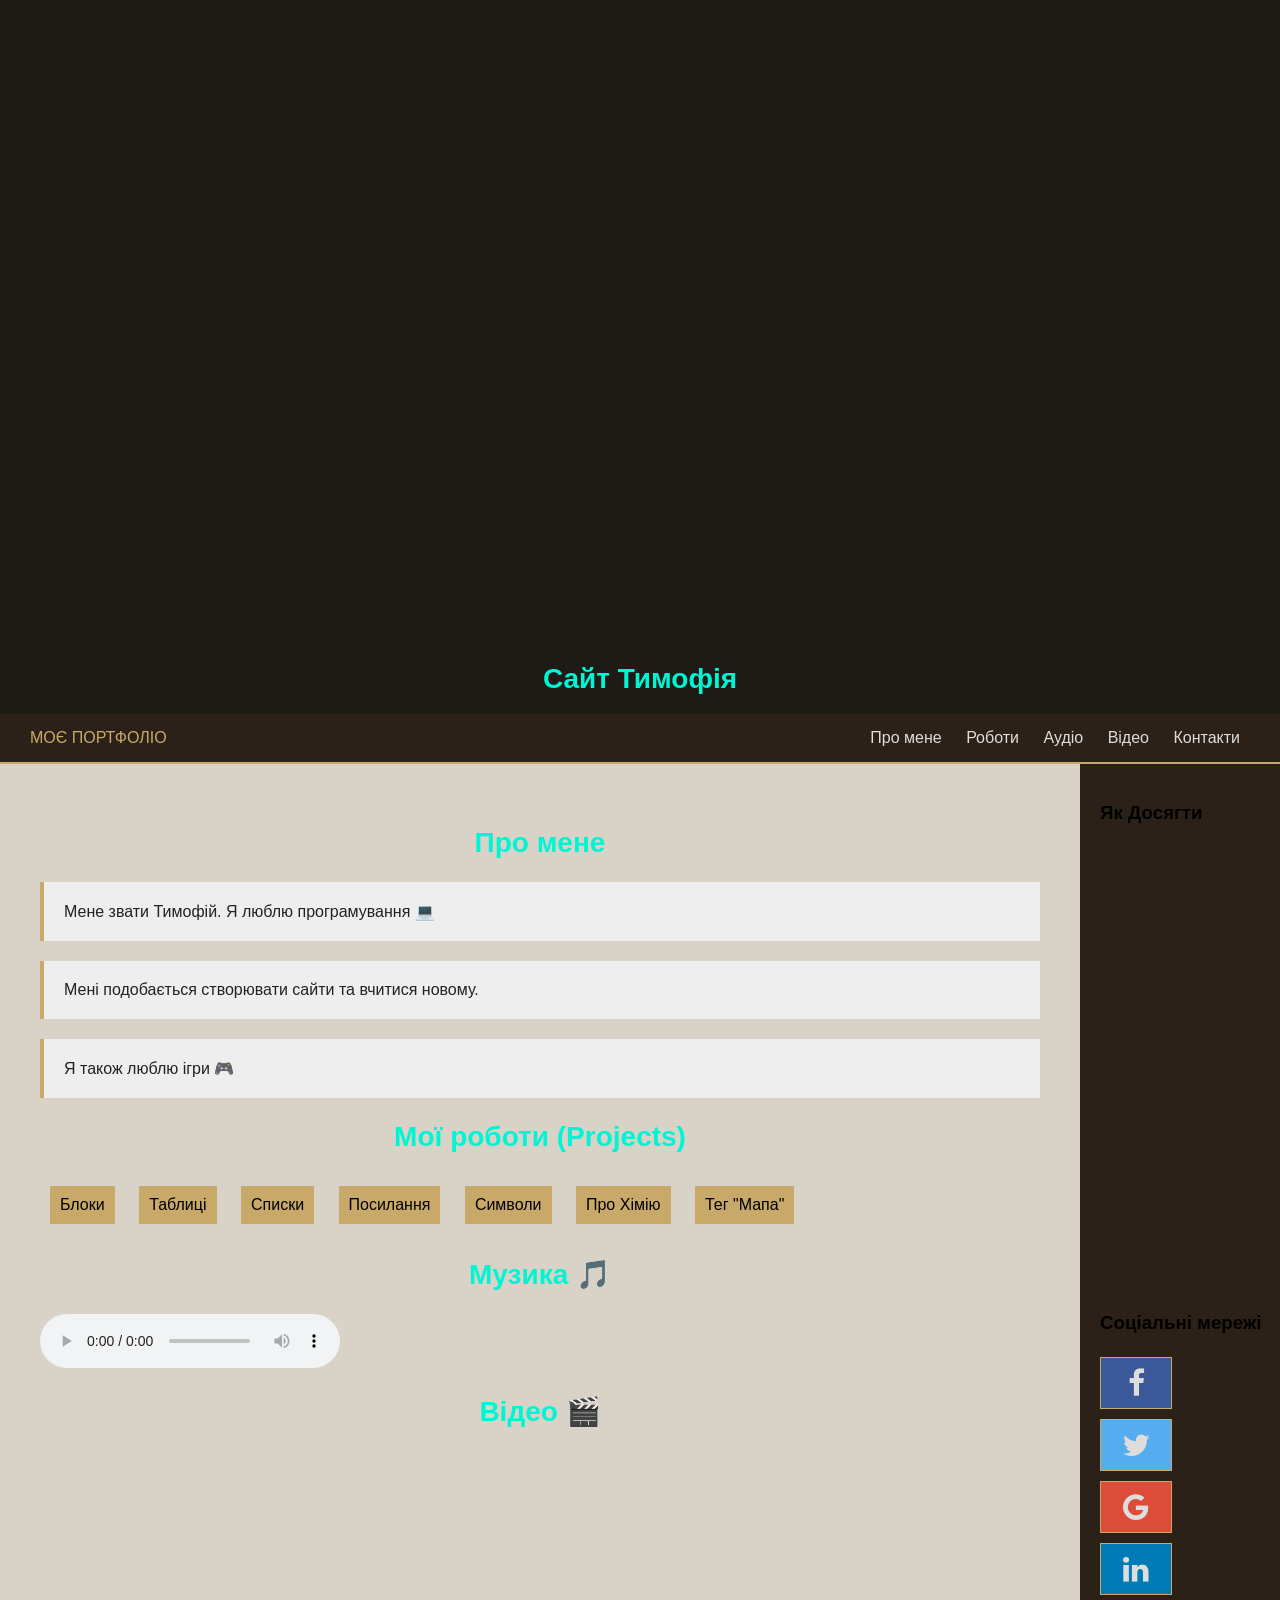
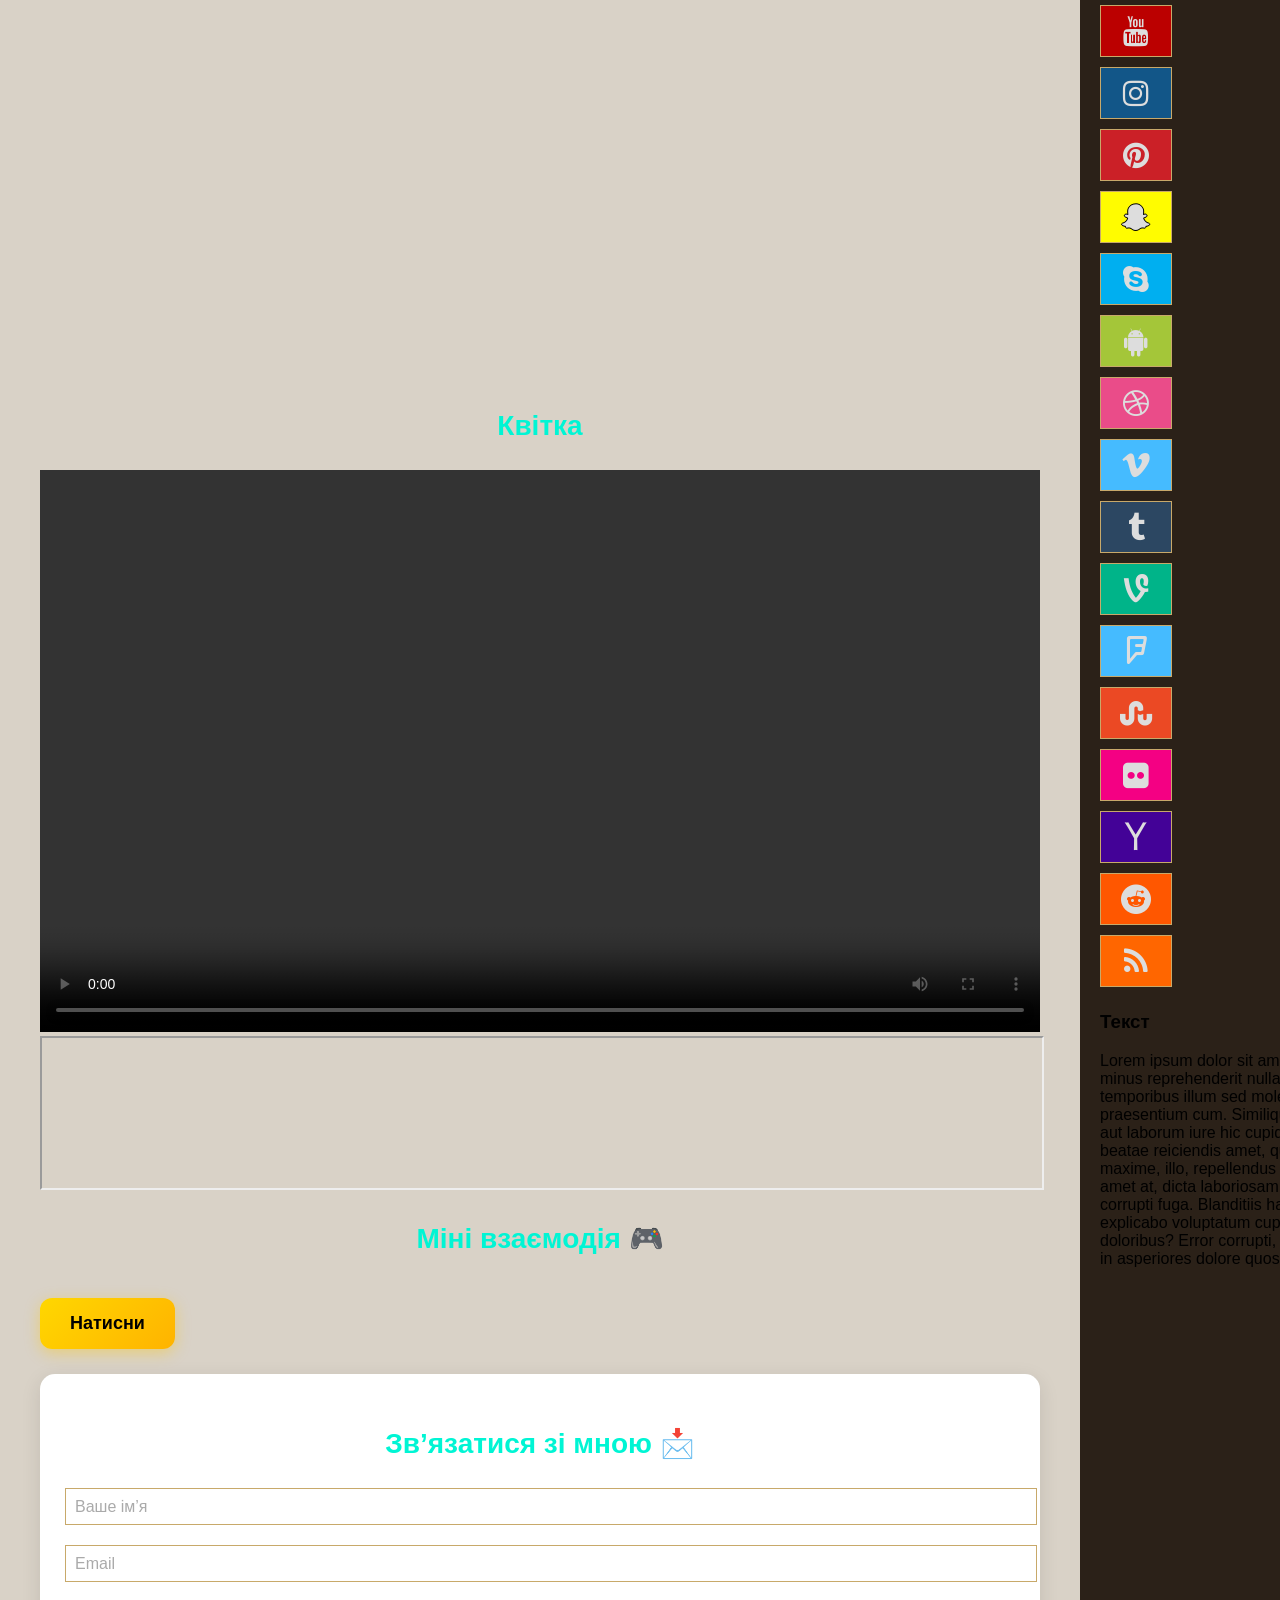
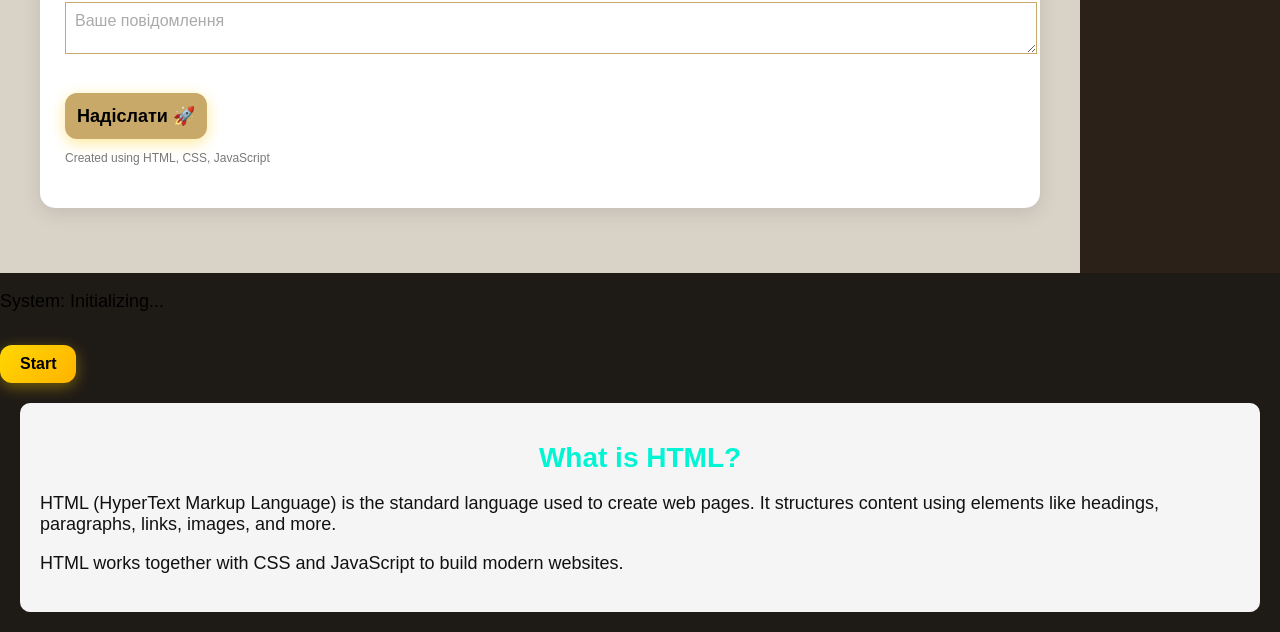
==== index.html @ 3de14444 "Update index.html" ====
<!DOCTYPE html>
<html lang="en">
<head>
<meta charset="UTF-8">
<meta name="viewport" content="width=device-width, initial-scale=1.0">
<title>My Ultimate Site</title>
<link rel="stylesheet" href="site.css?v=10">
</head>

<body>
<header>
<div class="bgvideo"></div>

<video width=100%, height=10% src="https://github.com/user-attachments/assets/bfac60bc-17a8-404f-a0b8-58af020157fb" autoplay muted loop></video><h1>Сайт Тимофія</h1>
</header>
</div>
<!-- 🌐 SITE -->
<div id="siteContent" style="display:block;"></div>

<header class="topbar">
    <div class="logo">МОЄ ПОРТФОЛІО</div>

    <nav class="menu">
        <a href="#about">Про мене</a>
        <a href="#works">Роботи</a>
        <a href="#audio">Аудіо</a>
        <a href="#video">Відео</a>
        <a href="#contacts">Контакти</a>
    </nav>
</header>

<div class="layout">

<main class="content">

<section id="about">
    <h1>Про мене</h1>
    <div class="box">Мене звати Тимофій. Я люблю програмування 💻</div>
    <div class="box">Мені подобається створювати сайти та вчитися новому.</div>
    <div class="box">Я також люблю ігри 🎮</div>
</section>

<section id="works">
    <h1>Мої роботи (Projects)</h1>
    <div class="buttons">
        <a href="bloks.html">Блоки</a>
        <a href="table.html">Таблиці</a>
        <a href="lists.html">Списки</a>
        <a href="links.html">Посилання</a>
        <a href="symbols.html">Символи</a>
        <a href="text2.html">Про Хімію</a>
        <a href="#map">Тег "Мапа"</a>
    </div>
</section>

<section id="audio">
    <h1>Музика 🎵</h1>
<audio controls 
src="https://github.com/user-attachments/files/28670374/-.mp3">
    Your browser does not support the audio element.
</audio>
</section>
<section>
    <h1>Відео 🎬</h1>
    <iframe width="937" height="527" src="https://www.youtube.com/embed/ouXXAE73ASY?list=RDouXXAE73ASY" title="DZIDZIO - Гімн України (Official Audio)" frameborder="0" allow="accelerometer; autoplay; clipboard-write; encrypted-media; gyroscope; picture-in-picture; web-share" referrerpolicy="strict-origin-when-cross-origin" allowfullscreen></iframe>
</section>

<section id="video">
    
  <section>
    <h1>Квітка</h1>
    <video controls width="1000px" height="562px" src="https://github.com/user-attachments/assets/e12111d6-1f3b-49f8-854e-3b7c63e43578">
        Ваш браузер не підтримує відео тег.
    </video>
      <iframe width=100% height=10% src="https://en.wikipedia.org/wiki/Java_(programming_language)"></iframe>
    </a>
  </section>  

<section>
    <h1>Міні взаємодія 🎮</h1>
    <button onclick="randomMsg()">Натисни</button>
    <p id="msg"></p>
</section>

<!-- 💎 PREMIUM FORM -->
<section id="contacts" class="card">
    <h1>Зв’язатися зі мною 📩</h1>

    <form id="contactForm">

        <div class="inputBox">
            <input type="text" id="name" required>
            <label>Ваше ім’я</label>
        </div>

        <div class="inputBox">
            <input type="email" id="email" required>
            <label>Email</label>
        </div>

        <div class="inputBox">
            <textarea id="message" required></textarea>
            <label>Ваше повідомлення</label>
        </div>

        <button type="submit">Надіслати 🚀</button>

    </form>
    <p style="font-size:12px; opacity:0.6;">
    Created using HTML, CSS, JavaScript
</p>

    <p id="formMsg"></p>
</section>

</main>

<aside class="sidebar">
    <h3 id=#map>Як Досягти</h3>
    <iframe src="https://www.google.com/maps/embed?pb=!1m18!1m12!1m3!1d2610.6039518895313!2d30.78727887696441!3d49.132156471370514!2m3!1f0!2f0!3f0!3m2!1i1024!2i768!4f13.1!3m3!1m2!1s0x40d2333bb62db55b%3A0x840c5d233e0e1bea!2z0JLQvtC00Y_QvdC40LrQuA!5e0!3m2!1sru!2sua!4v1780775727980!5m2!1sru!2sua" width="600" height="450" style="border:0;" allowfullscreen="" loading="lazy" referrerpolicy="no-referrer-when-downgrade"></iframe>
    <h3>Соціальні мережі</h3>
    <link rel="stylesheet" href="https://cdnjs.cloudflare.com/ajax/libs/font-awesome/4.7.0/css/font-awesome.min.css">
<style>
.fa {
  padding: 20px;
  font-size: 30px;
  width: 50px;
  text-align: center;
  text-decoration: none;
  margin: 5px 2px;
}

.fa:hover {
    opacity: 0.7;
}

.fa-facebook {
  background: #3B5998;
  color: white;
}

.fa-twitter {
  background: #55ACEE;
  color: white;
}

.fa-google {
  background: #dd4b39;
  color: white;
}

.fa-linkedin {
  background: #007bb5;
  color: white;
}

.fa-youtube {
  background: #bb0000;
  color: white;
}

.fa-instagram {
  background: #125688;
  color: white;
}

.fa-pinterest {
  background: #cb2027;
  color: white;
}

.fa-snapchat-ghost {
  background: #fffc00;
  color: white;
  text-shadow: -1px 0 black, 0 1px black, 1px 0 black, 0 -1px black;
}

.fa-skype {
  background: #00aff0;
  color: white;
}

.fa-android {
  background: #a4c639;
  color: white;
}

.fa-dribbble {
  background: #ea4c89;
  color: white;
}

.fa-vimeo {
  background: #45bbff;
  color: white;
}

.fa-tumblr {
  background: #2c4762;
  color: white;
}

.fa-vine {
  background: #00b489;
  color: white;
}

.fa-foursquare {
  background: #45bbff;
  color: white;
}

.fa-stumbleupon {
  background: #eb4924;
  color: white;
}

.fa-flickr {
  background: #f40083;
  color: white;
}

.fa-yahoo {
  background: #430297;
  color: white;
}

.fa-soundcloud {
  background: #ff5500;
  color: white;
}

.fa-reddit {
  background: #ff5700;
  color: white;
}

.fa-rss {
  background: #ff6600;
  color: white;
}
</style>
</head>
<body>

<!-- Add font awesome icons -->
<a href="#" class="fa fa-facebook"></a>
<a href="#" class="fa fa-twitter"></a>
<a href="#" class="fa fa-google"></a>
<a href="#" class="fa fa-linkedin"></a>
<a href="#" class="fa fa-youtube"></a>
<a href="#" class="fa fa-instagram"></a>
<a href="#" class="fa fa-pinterest"></a>
<a href="#" class="fa fa-snapchat-ghost"></a>
<a href="#" class="fa fa-skype"></a>
<a href="#" class="fa fa-android"></a>
<a href="#" class="fa fa-dribbble"></a>
<a href="#" class="fa fa-vimeo"></a>
<a href="#" class="fa fa-tumblr"></a>
<a href="#" class="fa fa-vine"></a>
<a href="#" class="fa fa-foursquare"></a>
<a href="#" class="fa fa-stumbleupon"></a>
<a href="#" class="fa fa-flickr"></a>
<a href="#" class="fa fa-yahoo"></a>
<a href="#" class="fa fa-reddit"></a>
<a href="#" class="fa fa-rss"></a>
<h3>Текст</h3>
<article>
    Lorem ipsum dolor sit amet, consectetur adipisicing elit. Voluptatum repudiandae minus reprehenderit nulla quasi rerum laboriosam, ratione ad pariatur fugiat temporibus illum sed molestias quos eum ullam dolorum qui ab deserunt praesentium cum. Similique, dolorem. Saepe asperiores perferendis nobis obcaecati aut laborum iure hic cupiditate odio aliquam facilis sequi dolor dicta repudiandae beatae reiciendis amet, quis rem! Quia voluptatem perspiciatis nesciunt error maxime, illo, repellendus nemo harum minus magni expedita eligendi atque dolorum amet at, dicta laboriosam iusto repudiandae possimus rem sapiente doloremque corrupti fuga. Blanditiis harum libero repellat necessitatibus quia aperiam totam explicabo voluptatum cupiditate corrupti? Totam odio accusamus, quam aliquid porro doloribus? Error corrupti, sed iste maiores facilis laboriosam, culpa dolorem suscipit in asperiores dolore quos non voluptate?
</article>
</aside>
</aside>
<section>

</div>
</div>
<p id="status">System: Initializing...</p>
<button id="reactionBtn">Start</button>
<p id="reactionResult"></p>
<div id="htmlInfo">
    <h1>What is HTML?</h1>

    <p>
        HTML (HyperText Markup Language) is the standard language used to create web pages.
        It structures content using elements like headings, paragraphs, links, images, and more.
    </p>

    <p>
        HTML works together with CSS and JavaScript to build modern websites.
    </p>

</div>

<script src="script.js?v=2"></script>
</body>
</html>
---- site.css ----
body {
    margin: 0;
    font-family: Arial;
    background: #1e1a16;
}

/* LOCK */
#lockScreen {
    position: fixed;
    inset: 0;
    background: black;
    color: #00ff88;
    display: flex;
    flex-direction: column;
    justify-content: center;
    align-items: center;
    z-index: 9999;
}

#keyInput {
    padding: 10px;
    margin: 10px;
    background: black;
    border: 1px solid #00ff88;
    color: #00ff88;
}

@keyframes shake {
    0% {transform: translateX(0);}
    25% {transform: translateX(-5px);}
    50% {transform: translateX(5px);}
    75% {transform: translateX(-5px);}
    100% {transform: translateX(0);}
}

.shake {
    animation: shake 0.3s;
}

#lockScreen button {
    padding: 10px;
    background: #00ff88;
    border: none;
    cursor: pointer;
}

#siteContent {
    display: none;
}

/* HEADER */
.topbar {
    display: flex;
    justify-content: space-between;
    padding: 15px 30px;
    background: #2b2118;
    border-bottom: 2px solid #c8a96a;
}

.logo {
    color: #c8a96a;
}

.menu a {
    margin: 0 10px;
    color: #ddd;
    text-decoration: none;
}

.menu a:hover {
    color: #c8a96a;
}

/* LAYOUT */
.layout {
    display: flex;
}

.content {
    flex: 3;
    padding: 40px;
    background: #d9d2c7;
    color: #222;
}

.sidebar {
    flex: 1;
    background: #2b2118;
    padding: 20px;
    display: flex;
    flex-direction: column;
}

.sidebar a {
    padding: 10px;
    margin: 5px 0;
    border: 1px solid #c8a96a;
    color: #ddd;
    text-decoration: none;
    text-align: center;
}

.sidebar a:hover {
    background: #c8a96a;
    color: black;
}

/* BOX */
.box {
    background: #eee;
    padding: 20px;
    margin: 20px 0;
    border-left: 4px solid #c8a96a;
    transition: 0.3s;
}

.box:hover {
    transform: translateX(10px);
}

/* BUTTONS */
.buttons a {
    display: inline-block;
    margin: 10px;
    padding: 10px;
    background: #c8a96a;
    color: black;
    text-decoration: none;
}

/* FORM */
.inputBox {
    position: relative;
    margin: 20px 0;
}

.inputBox input,
.inputBox textarea {
    width: 100%;
    padding: 10px;
    background: transparent;
    border: 1px solid #c8a96a;
    color: white;
}

.inputBox label {
    position: absolute;
    top: 10px;
    left: 10px;
    color: #aaa;
    transition: 0.3s;
}

.inputBox input:focus ~ label,
.inputBox input:valid ~ label,
.inputBox textarea:focus ~ label,
.inputBox textarea:valid ~ label {
    top: -10px;
    font-size: 12px;
    color: #c8a96a;
}

form button {
    padding: 12px;
    background: #c8a96a;
    border: none;
    cursor: pointer;
}

#formMsg {
    margin-top: 15px;
    font-weight: bold;
}
#terminal {
    font-family: monospace;
    color: #00ff88;
    margin-bottom: 20px;
    min-height: 100px;
}
#loadingScreen {
    position: fixed;
    inset: 0;
    background: black;
    color: #00ff88;

    display: none;
    justify-content: center;
    align-items: center;

    font-family: monospace;
    z-index: 9999;
}
#reactionBtn {
    padding: 10px 20px;
    font-size: 16px;
    cursor: pointer;
}
a:hover {
    transform: scale(1.05);
}
.card {
    background: #ffffff;
    color: #222;

    padding: 25px;
    border-radius: 15px;

    margin: 25px 0;

    box-shadow: 0 5px 20px rgba(0,0,0,0.1);
}
h1, h2 {
    font-size: 28px;
}

p {
    font-size: 18px;
}
button {
    padding: 15px 30px;
    font-size: 18px;
    font-weight: bold;

    background: linear-gradient(135deg, #ffd700, #ffb300);
    color: black;

    border: none;
    border-radius: 12px;

    cursor: pointer;
    margin-top: 15px;

    box-shadow: 0 4px 15px rgba(255, 200, 0, 0.4);

    transition: all 0.3s ease;
}

/* HOVER EFFECT */
button:hover {
    transform: translateY(-3px) scale(1.05);
    box-shadow: 0 6px 20px rgba(255, 200, 0, 0.6);
}

/* CLICK EFFECT */
button:active {
    transform: scale(0.98);
}

button:hover {
    background: #ffcc00;
    transform: scale(1.05);
}
#htmlInfo {
    background: #f5f5f5;
    color: #111;
    padding: 20px;
    margin: 20px;
    border-radius: 10px;
}
#htmlInfo a {
    color: purple;
    font-weight: bold;
}
bgvideo {
    position: fixed;
    inset: 0;
    object-fit: cover;
    z-index: -1;
    opacity: 0.5;
    width: 100%;
    height: 30%;
    justify-content: center;
    align-items: center;
}
h1 {
  color: #00f5d4;
  text-align: center;
}
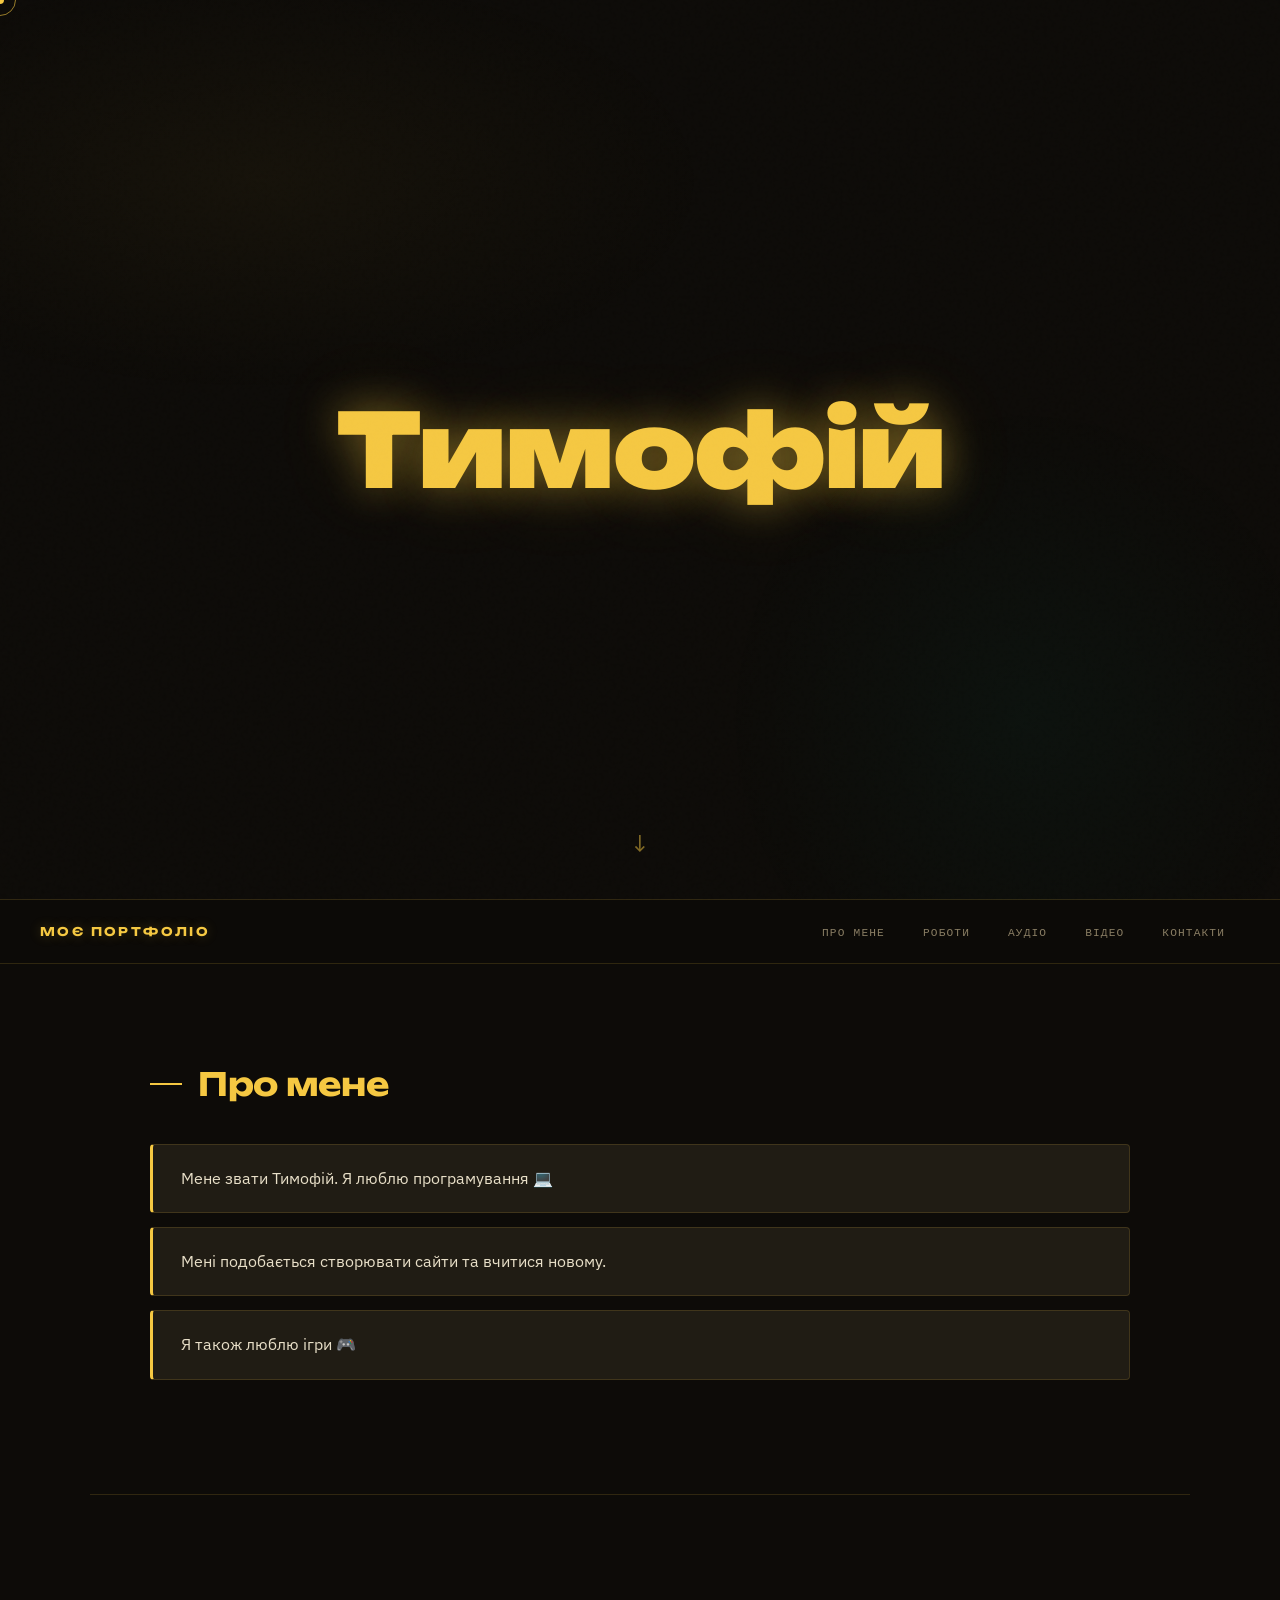
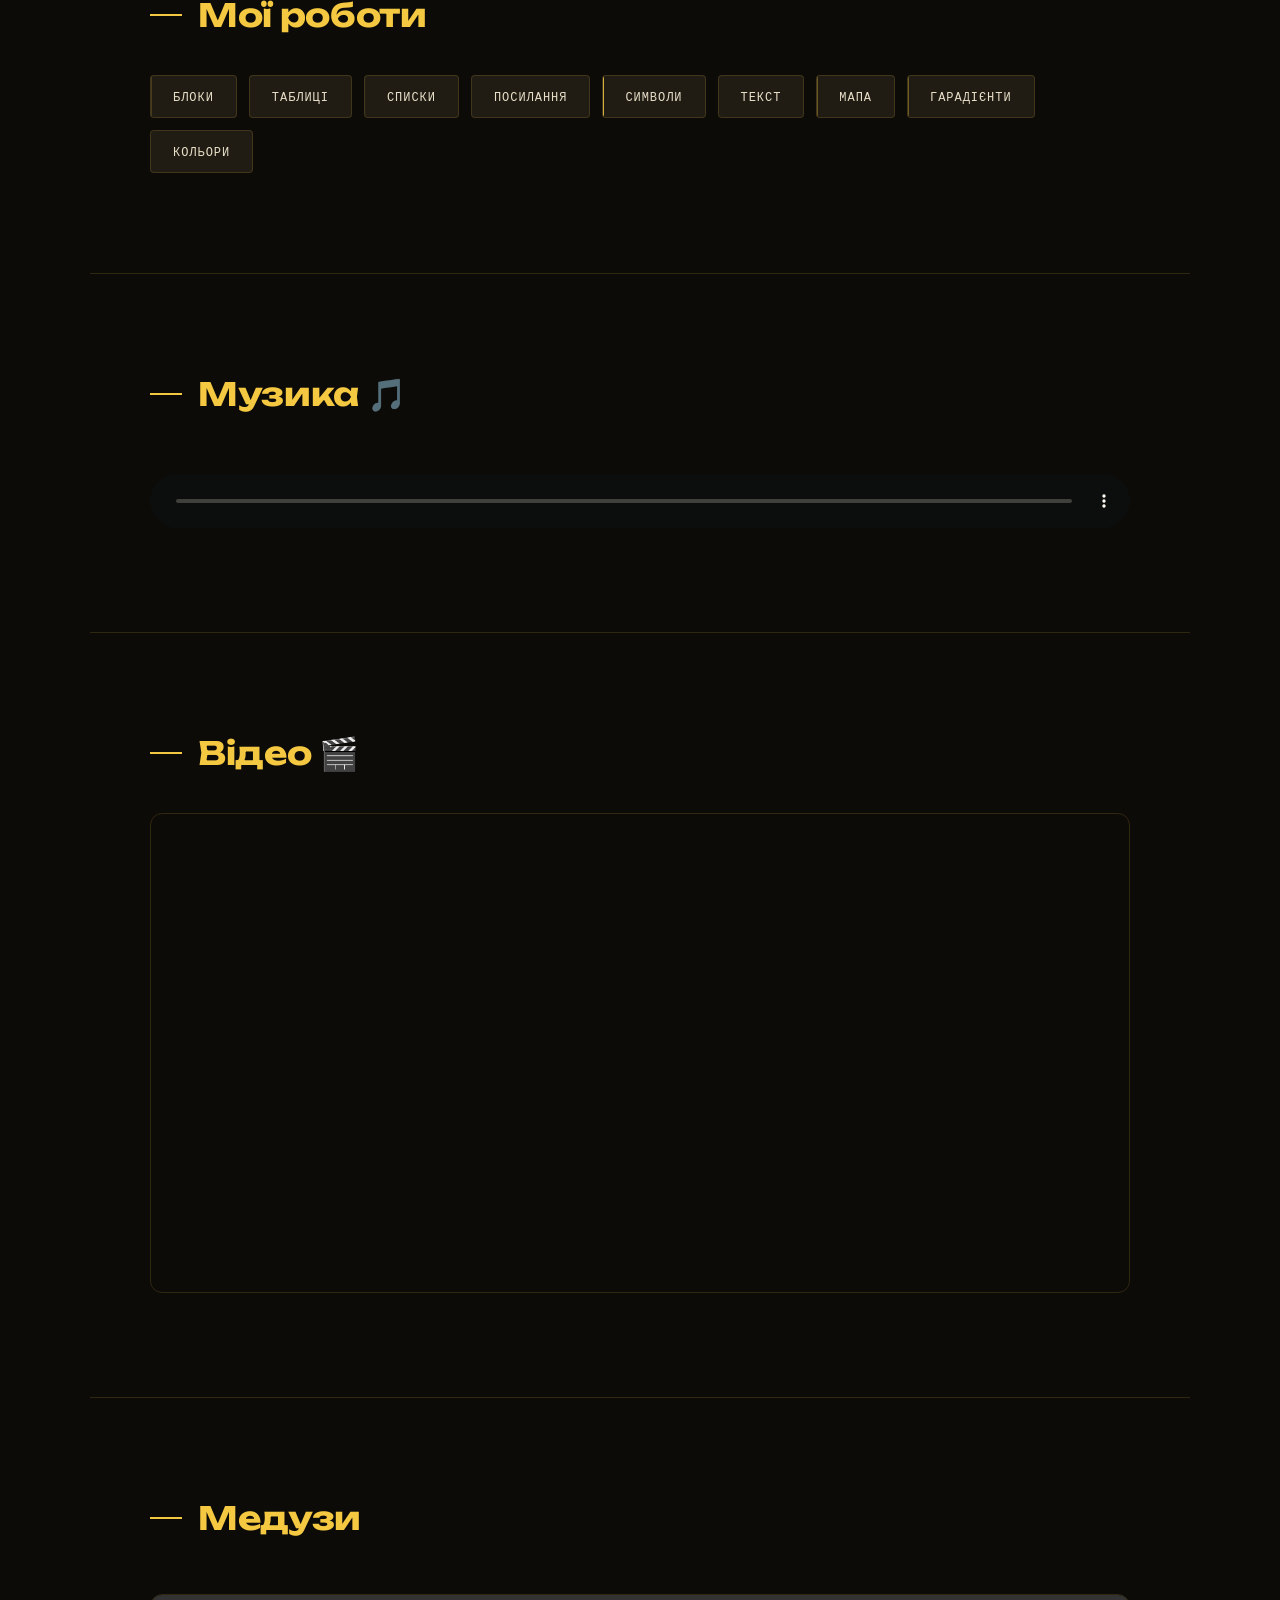
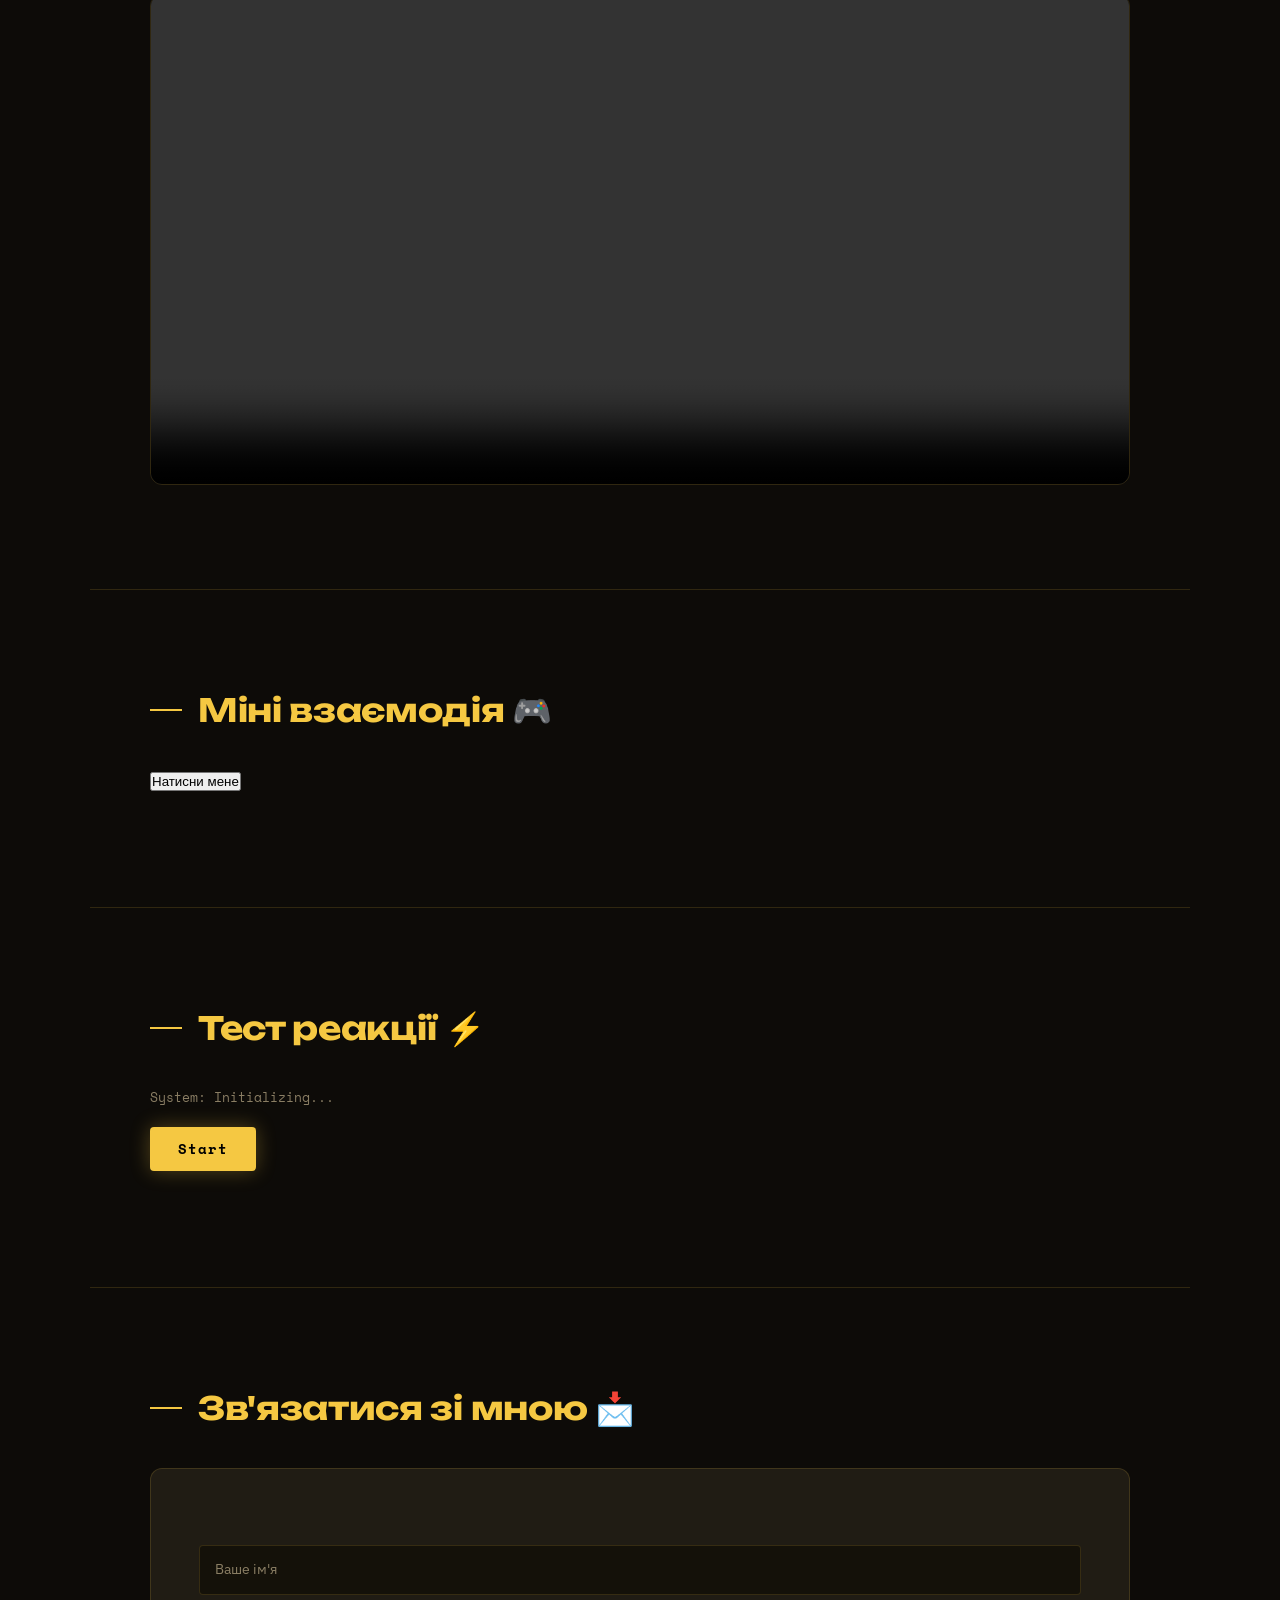
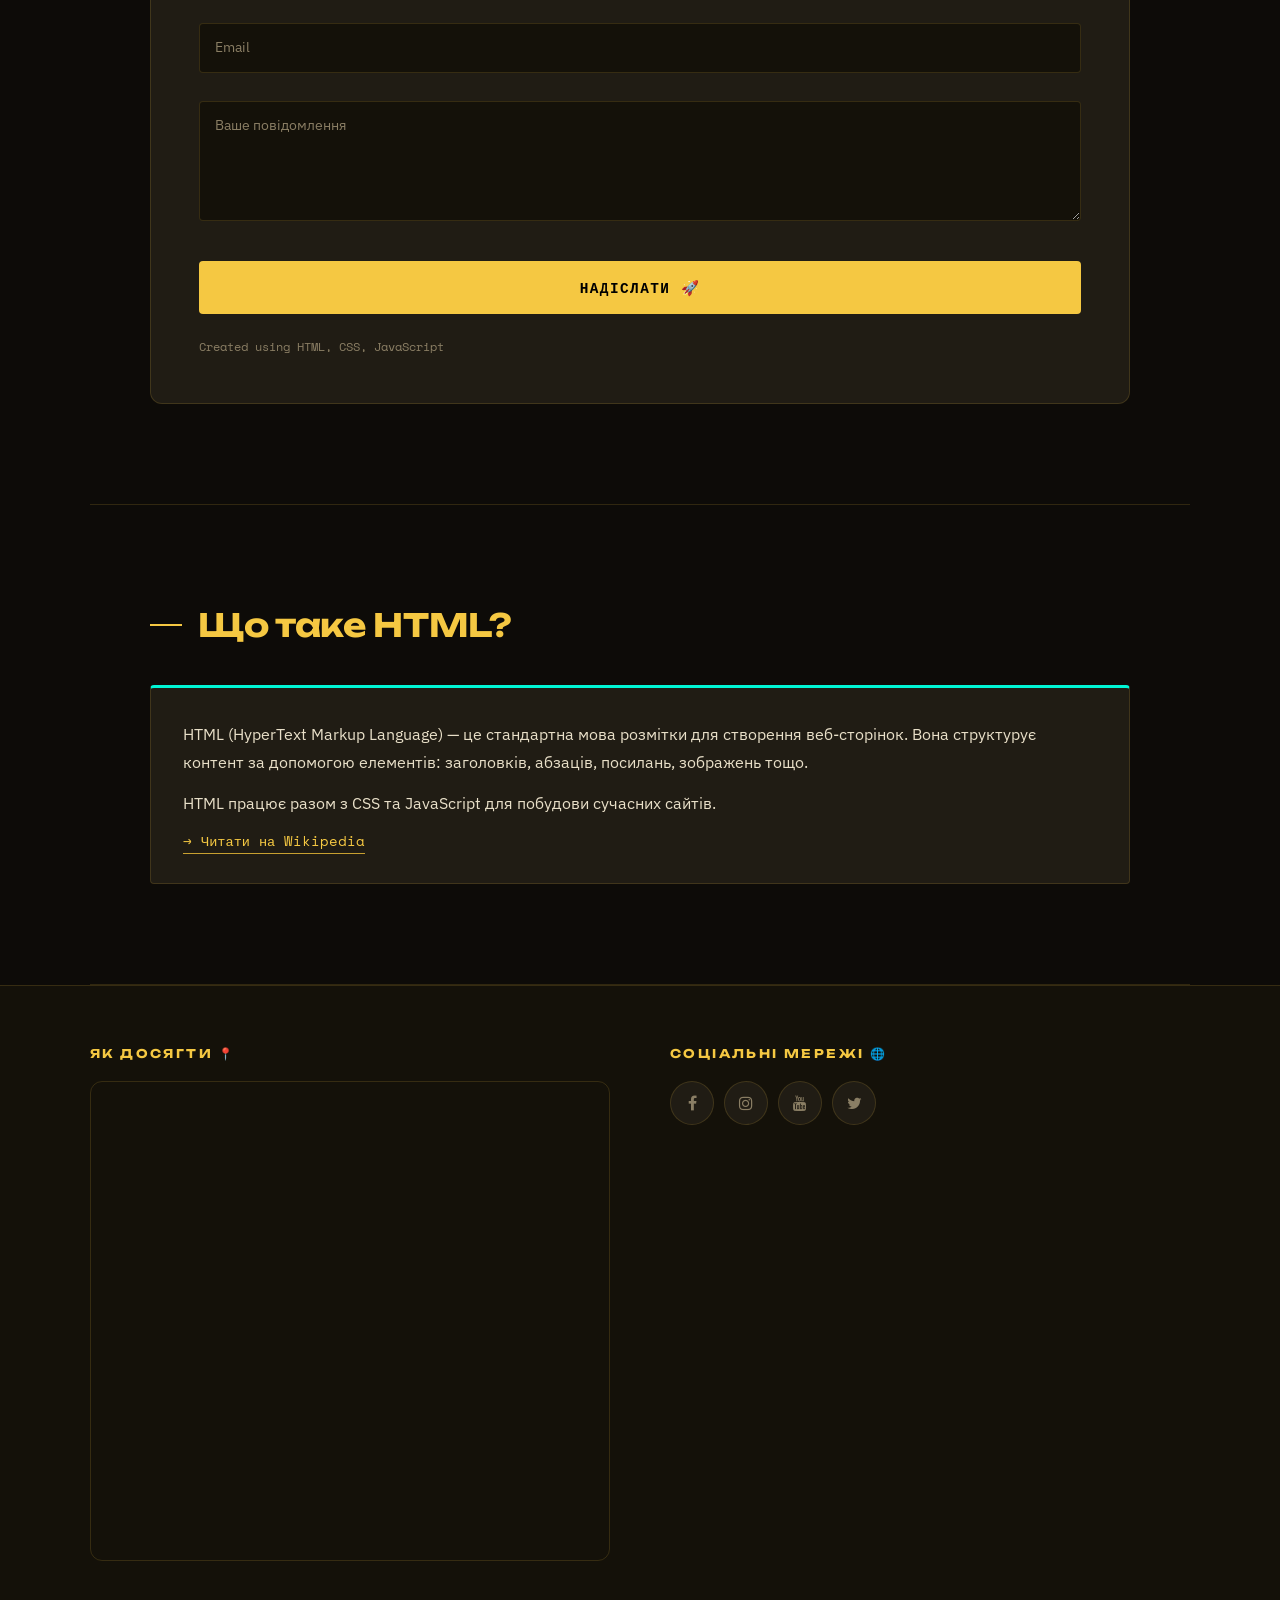
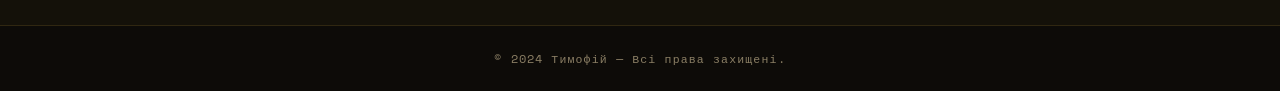
==== commit 63d44168: "Add files via upload" ====
--- a/index.html
+++ b/index.html
@@ -1,296 +1,196 @@
-<!DOCTYPE html>
-<html lang="en">
-<head>
-<meta charset="UTF-8">
-<meta name="viewport" content="width=device-width, initial-scale=1.0">
-<title>My Ultimate Site</title>
-<link rel="stylesheet" href="site.css?v=10">
-</head>
-
-<body>
-<header>
-<div class="bgvideo"></div>
-
-<video width=100%, height=10% src="https://github.com/user-attachments/assets/bfac60bc-17a8-404f-a0b8-58af020157fb" autoplay muted loop></video><h1>Сайт Тимофія</h1>
-</header>
-</div>
-<!-- 🌐 SITE -->
-<div id="siteContent" style="display:block;"></div>
-
-<header class="topbar">
-    <div class="logo">МОЄ ПОРТФОЛІО</div>
-
-    <nav class="menu">
-        <a href="#about">Про мене</a>
-        <a href="#works">Роботи</a>
-        <a href="#audio">Аудіо</a>
-        <a href="#video">Відео</a>
-        <a href="#contacts">Контакти</a>
-    </nav>
-</header>
-
-<div class="layout">
-
-<main class="content">
-
-<section id="about">
-    <h1>Про мене</h1>
-    <div class="box">Мене звати Тимофій. Я люблю програмування 💻</div>
-    <div class="box">Мені подобається створювати сайти та вчитися новому.</div>
-    <div class="box">Я також люблю ігри 🎮</div>
-</section>
-
-<section id="works">
-    <h1>Мої роботи (Projects)</h1>
-    <div class="buttons">
-        <a href="bloks.html">Блоки</a>
-        <a href="table.html">Таблиці</a>
-        <a href="lists.html">Списки</a>
-        <a href="links.html">Посилання</a>
-        <a href="symbols.html">Символи</a>
-        <a href="text2.html">Про Хімію</a>
-        <a href="#map">Тег "Мапа"</a>
-    </div>
-</section>
-
-<section id="audio">
-    <h1>Музика 🎵</h1>
-<audio controls 
-src="https://github.com/user-attachments/files/28670374/-.mp3">
-    Your browser does not support the audio element.
-</audio>
-</section>
-<section>
-    <h1>Відео 🎬</h1>
-    <iframe width="937" height="527" src="https://www.youtube.com/embed/ouXXAE73ASY?list=RDouXXAE73ASY" title="DZIDZIO - Гімн України (Official Audio)" frameborder="0" allow="accelerometer; autoplay; clipboard-write; encrypted-media; gyroscope; picture-in-picture; web-share" referrerpolicy="strict-origin-when-cross-origin" allowfullscreen></iframe>
-</section>
-
-<section id="video">
-    
-  <section>
-    <h1>Квітка</h1>
-    <video controls width="1000px" height="562px" src="https://github.com/user-attachments/assets/e12111d6-1f3b-49f8-854e-3b7c63e43578">
-        Ваш браузер не підтримує відео тег.
-    </video>
-      <iframe width=100% height=10% src="https://en.wikipedia.org/wiki/Java_(programming_language)"></iframe>
-    </a>
-  </section>  
-
-<section>
-    <h1>Міні взаємодія 🎮</h1>
-    <button onclick="randomMsg()">Натисни</button>
-    <p id="msg"></p>
-</section>
-
-<!-- 💎 PREMIUM FORM -->
-<section id="contacts" class="card">
-    <h1>Зв’язатися зі мною 📩</h1>
-
-    <form id="contactForm">
-
-        <div class="inputBox">
-            <input type="text" id="name" required>
-            <label>Ваше ім’я</label>
-        </div>
-
-        <div class="inputBox">
-            <input type="email" id="email" required>
-            <label>Email</label>
-        </div>
-
-        <div class="inputBox">
-            <textarea id="message" required></textarea>
-            <label>Ваше повідомлення</label>
-        </div>
-
-        <button type="submit">Надіслати 🚀</button>
-
-    </form>
-    <p style="font-size:12px; opacity:0.6;">
-    Created using HTML, CSS, JavaScript
-</p>
-
-    <p id="formMsg"></p>
-</section>
-
-</main>
-
-<aside class="sidebar">
-    <h3 id=#map>Як Досягти</h3>
-    <iframe src="https://www.google.com/maps/embed?pb=!1m18!1m12!1m3!1d2610.6039518895313!2d30.78727887696441!3d49.132156471370514!2m3!1f0!2f0!3f0!3m2!1i1024!2i768!4f13.1!3m3!1m2!1s0x40d2333bb62db55b%3A0x840c5d233e0e1bea!2z0JLQvtC00Y_QvdC40LrQuA!5e0!3m2!1sru!2sua!4v1780775727980!5m2!1sru!2sua" width="600" height="450" style="border:0;" allowfullscreen="" loading="lazy" referrerpolicy="no-referrer-when-downgrade"></iframe>
-    <h3>Соціальні мережі</h3>
-    <link rel="stylesheet" href="https://cdnjs.cloudflare.com/ajax/libs/font-awesome/4.7.0/css/font-awesome.min.css">
-<style>
-.fa {
-  padding: 20px;
-  font-size: 30px;
-  width: 50px;
-  text-align: center;
-  text-decoration: none;
-  margin: 5px 2px;
-}
-
-.fa:hover {
-    opacity: 0.7;
-}
-
-.fa-facebook {
-  background: #3B5998;
-  color: white;
-}
-
-.fa-twitter {
-  background: #55ACEE;
-  color: white;
-}
-
-.fa-google {
-  background: #dd4b39;
-  color: white;
-}
-
-.fa-linkedin {
-  background: #007bb5;
-  color: white;
-}
-
-.fa-youtube {
-  background: #bb0000;
-  color: white;
-}
-
-.fa-instagram {
-  background: #125688;
-  color: white;
-}
-
-.fa-pinterest {
-  background: #cb2027;
-  color: white;
-}
-
-.fa-snapchat-ghost {
-  background: #fffc00;
-  color: white;
-  text-shadow: -1px 0 black, 0 1px black, 1px 0 black, 0 -1px black;
-}
-
-.fa-skype {
-  background: #00aff0;
-  color: white;
-}
-
-.fa-android {
-  background: #a4c639;
-  color: white;
-}
-
-.fa-dribbble {
-  background: #ea4c89;
-  color: white;
-}
-
-.fa-vimeo {
-  background: #45bbff;
-  color: white;
-}
-
-.fa-tumblr {
-  background: #2c4762;
-  color: white;
-}
-
-.fa-vine {
-  background: #00b489;
-  color: white;
-}
-
-.fa-foursquare {
-  background: #45bbff;
-  color: white;
-}
-
-.fa-stumbleupon {
-  background: #eb4924;
-  color: white;
-}
-
-.fa-flickr {
-  background: #f40083;
-  color: white;
-}
-
-.fa-yahoo {
-  background: #430297;
-  color: white;
-}
-
-.fa-soundcloud {
-  background: #ff5500;
-  color: white;
-}
-
-.fa-reddit {
-  background: #ff5700;
-  color: white;
-}
-
-.fa-rss {
-  background: #ff6600;
-  color: white;
-}
-</style>
-</head>
-<body>
-
-<!-- Add font awesome icons -->
-<a href="#" class="fa fa-facebook"></a>
-<a href="#" class="fa fa-twitter"></a>
-<a href="#" class="fa fa-google"></a>
-<a href="#" class="fa fa-linkedin"></a>
-<a href="#" class="fa fa-youtube"></a>
-<a href="#" class="fa fa-instagram"></a>
-<a href="#" class="fa fa-pinterest"></a>
-<a href="#" class="fa fa-snapchat-ghost"></a>
-<a href="#" class="fa fa-skype"></a>
-<a href="#" class="fa fa-android"></a>
-<a href="#" class="fa fa-dribbble"></a>
-<a href="#" class="fa fa-vimeo"></a>
-<a href="#" class="fa fa-tumblr"></a>
-<a href="#" class="fa fa-vine"></a>
-<a href="#" class="fa fa-foursquare"></a>
-<a href="#" class="fa fa-stumbleupon"></a>
-<a href="#" class="fa fa-flickr"></a>
-<a href="#" class="fa fa-yahoo"></a>
-<a href="#" class="fa fa-reddit"></a>
-<a href="#" class="fa fa-rss"></a>
-<h3>Текст</h3>
-<article>
-    Lorem ipsum dolor sit amet, consectetur adipisicing elit. Voluptatum repudiandae minus reprehenderit nulla quasi rerum laboriosam, ratione ad pariatur fugiat temporibus illum sed molestias quos eum ullam dolorum qui ab deserunt praesentium cum. Similique, dolorem. Saepe asperiores perferendis nobis obcaecati aut laborum iure hic cupiditate odio aliquam facilis sequi dolor dicta repudiandae beatae reiciendis amet, quis rem! Quia voluptatem perspiciatis nesciunt error maxime, illo, repellendus nemo harum minus magni expedita eligendi atque dolorum amet at, dicta laboriosam iusto repudiandae possimus rem sapiente doloremque corrupti fuga. Blanditiis harum libero repellat necessitatibus quia aperiam totam explicabo voluptatum cupiditate corrupti? Totam odio accusamus, quam aliquid porro doloribus? Error corrupti, sed iste maiores facilis laboriosam, culpa dolorem suscipit in asperiores dolore quos non voluptate?
-</article>
-</aside>
-</aside>
-<section>
-
-</div>
-</div>
-<p id="status">System: Initializing...</p>
-<button id="reactionBtn">Start</button>
-<p id="reactionResult"></p>
-<div id="htmlInfo">
-    <h1>What is HTML?</h1>
-
-    <p>
-        HTML (HyperText Markup Language) is the standard language used to create web pages.
-        It structures content using elements like headings, paragraphs, links, images, and more.
-    </p>
-
-    <p>
-        HTML works together with CSS and JavaScript to build modern websites.
-    </p>
-
-</div>
-
-<script src="script.js?v=2"></script>
-</body>
-</html>
+<!DOCTYPE html>
+<html lang="uk">
+<head>
+<meta charset="UTF-8">
+<meta name="viewport" content="width=device-width, initial-scale=1.0">
+<title>Тимофій — Портфоліо</title>
+<link rel="shortcut icon" href="https://www.solinear.co.uk/wp-content/uploads/2019/06/facts-about-the-sun-MAIN-PHOTO-scaled.jpeg">
+<link rel="stylesheet" href="site.css">
+<link rel="stylesheet" href="https://cdnjs.cloudflare.com/ajax/libs/font-awesome/4.7.0/css/font-awesome.min.css">
+</head>
+
+<body>
+
+<!-- Custom cursor -->
+<div class="cursor-dot" id="cursorDot"></div>
+<div class="cursor-ring" id="cursorRing"></div>
+
+<!-- HERO -->
+<header>
+  <video src="videos/202587-918431513_medium.mp4" autoplay muted loop playsinline></video>
+  <h1>Тимофій</h1>
+</header>
+
+<!-- STICKY NAV -->
+<header class="topbar">
+  <div class="logo">МОЄ ПОРТФОЛІО</div>
+  <nav class="menu">
+    <a href="#about">Про мене</a>
+    <a href="#works">Роботи</a>
+    <a href="#audio">Аудіо</a>
+    <a href="#video">Відео</a>
+    <a href="#contacts">Контакти</a>
+  </nav>
+</header>
+
+<main class="content">
+
+  <!-- ABOUT -->
+  <section id="about" class="reveal">
+    <h1>Про мене</h1>
+    <div class="box">Мене звати Тимофій. Я люблю програмування 💻</div>
+    <div class="box">Мені подобається створювати сайти та вчитися новому.</div>
+    <div class="box">Я також люблю ігри 🎮</div>
+  </section>
+
+  <!-- WORKS -->
+  <section id="works" class="reveal">
+    <h1>Мої роботи</h1>
+    <div class="buttons">
+      <a href="blocks.html" target="_blank">Блоки</a>
+      <a href="table.html" target="_blank">Таблиці</a>
+      <a href="lists.html" target="_blank">Списки</a>
+      <a href="links.html" target="_blank">Посилання</a>
+      <a href="symbols.html" target="_blank">Символи</a>
+      <a href="text.html" target="_blank">Текст</a>
+      <a href="map.html" target="_blank">Мапа</a>
+      <a href="gradient.html" target="_blank">Гарадієнти</a>
+      <a href="base.html" target="_blank">Кольори</a>
+    </div>
+  </section>
+
+  <!-- AUDIO -->
+  <section id="audio" class="reveal">
+    <h1>Музика 🎵</h1>
+    <audio controls src="audio/bumboks-oy-u-luzi-chervona-kalina-(meloua.com).mp3">
+      Your browser does not support the audio element.
+    </audio>
+  </section>
+
+  <!-- YOUTUBE VIDEO -->
+  <section class="reveal">
+    <h1>Відео 🎬</h1>
+    <iframe width="979" height="551" src="https://www.youtube.com/embed/1VCQDoYop64" title="Державний Гімн України - National Anthem of Ukraine - Rock version by Nicky Rubchenko" frameborder="0" allow="accelerometer; autoplay; clipboard-write; encrypted-media; gyroscope; picture-in-picture; web-share" referrerpolicy="strict-origin-when-cross-origin" allowfullscreen></iframe>
+    </iframe>
+  </section>
+
+  <!-- LOCAL VIDEO -->
+  <section id="video" class="reveal">
+    <h1>Медузи</h1>
+    <video controls src="video/213617_tiny.mp4">
+      Ваш браузер не підтримує відео тег.
+    </video>
+  </section>
+
+  <!-- MINI GAME -->
+  <section class="reveal">
+    <h1>Міні взаємодія 🎮</h1>
+    <button onclick="randomMsg()">Натисни мене</button>
+    <p id="msg"></p>
+  </section>
+
+  <!-- REACTION TEST -->
+  <section class="reveal">
+    <h1>Тест реакції ⚡</h1>
+    <p id="status">System: Initializing...</p>
+    <button id="reactionBtn">Start</button>
+    <p id="reactionResult"></p>
+  </section>
+
+  <!-- CONTACT FORM -->
+  <section id="contacts" class="reveal">
+    <h1>Зв'язатися зі мною 📩</h1>
+    <div class="card">
+      <form id="contactForm">
+        <div class="inputBox">
+          <input type="text" id="name" required>
+          <label>Ваше ім'я</label>
+        </div>
+        <div class="inputBox">
+          <input type="email" id="email" required>
+          <label>Email</label>
+        </div>
+        <div class="inputBox">
+          <textarea id="message" required></textarea>
+          <label>Ваше повідомлення</label>
+        </div>
+        <button type="submit">Надіслати 🚀</button>
+      </form>
+      <p id="formMsg"></p>
+      <p style="margin-top:24px; font-size:0.72rem; color: var(--text-dim); font-family: 'Space Mono', monospace;">
+        Created using HTML, CSS, JavaScript
+      </p>
+    </div>
+  </section>
+
+  <!-- HTML INFO -->
+  <section class="reveal">
+    <h1>Що таке HTML?</h1>
+    <div id="htmlInfo">
+      <p>
+        HTML (HyperText Markup Language) — це стандартна мова розмітки для створення веб-сторінок.
+        Вона структурує контент за допомогою елементів: заголовків, абзаців, посилань, зображень тощо.
+      </p>
+      <p>
+        HTML працює разом з CSS та JavaScript для побудови сучасних сайтів.
+      </p>
+      <a href="https://en.wikipedia.org/wiki/HTML" target="_blank">→ Читати на Wikipedia</a>
+    </div>
+  </section>
+
+</main>
+
+<!-- FOOTER -->
+<footer>
+  <div class="footer-container">
+
+    <div class="footer-block">
+      <h3>Як Досягти 📍</h3>
+      <iframe
+        src="https://www.google.com/maps/embed?pb=!1m18!1m12!1m3!1d2610.6037670583482!2d30.78727351235157!3d49.13215998128162!2m3!1f0!2f0!3f0!3m2!1i1024!2i768!4f13.1!3m3!1m2!1s0x40d2333bb62db55b%3A0x840c5d233e0e1bea!2z0JLQvtC00Y_QvdC40LrQuA!5e0!3m2!1sru!2sua!4v1780818068020!5m2!1sru!2sua"
+        style="border:0;" allowfullscreen="" loading="lazy"
+        referrerpolicy="no-referrer-when-downgrade" width="300" height="300">
+      </iframe>
+    </div>
+
+    <div class="footer-block">
+      <h3>Соціальні мережі 🌐</h3>
+      <div class="socials">
+        <a href="#" class="fa fa-facebook"></a>
+        <a href="#" class="fa fa-instagram"></a>
+        <a href="#" class="fa fa-youtube"></a>
+        <a href="#" class="fa fa-twitter"></a>
+      </div>
+    </div>
+
+  </div>
+
+  <p class="footer-copy">&copy; 2024 Тимофій — Всі права захищені.</p>
+</footer>
+
+<script src="script.js?v=2"></script>
+
+<script>
+  // Custom cursor
+  const dot = document.getElementById('cursorDot');
+  const ring = document.getElementById('cursorRing');
+  document.addEventListener('mousemove', e => {
+    dot.style.left = e.clientX + 'px';
+    dot.style.top = e.clientY + 'px';
+    setTimeout(() => {
+      ring.style.left = e.clientX + 'px';
+      ring.style.top = e.clientY + 'px';
+    }, 60);
+  });
+
+  // Reveal on scroll
+  const observer = new IntersectionObserver(entries => {
+    entries.forEach(e => {
+      if (e.isIntersecting) e.target.classList.add('active');
+    });
+  }, { threshold: 0.12 });
+  document.querySelectorAll('.reveal').forEach(el => observer.observe(el));
+</script>
+
+</body>
+</html>
--- a/site.css
+++ b/site.css
@@ -1,278 +1,611 @@
-body {
-    margin: 0;
-    font-family: Arial;
-    background: #1e1a16;
-}
-
-/* LOCK */
-#lockScreen {
-    position: fixed;
-    inset: 0;
-    background: black;
-    color: #00ff88;
-    display: flex;
-    flex-direction: column;
-    justify-content: center;
-    align-items: center;
-    z-index: 9999;
-}
-
-#keyInput {
-    padding: 10px;
-    margin: 10px;
-    background: black;
-    border: 1px solid #00ff88;
-    color: #00ff88;
-}
-
-@keyframes shake {
-    0% {transform: translateX(0);}
-    25% {transform: translateX(-5px);}
-    50% {transform: translateX(5px);}
-    75% {transform: translateX(-5px);}
-    100% {transform: translateX(0);}
-}
-
-.shake {
-    animation: shake 0.3s;
-}
-
-#lockScreen button {
-    padding: 10px;
-    background: #00ff88;
-    border: none;
-    cursor: pointer;
-}
-
-#siteContent {
-    display: none;
-}
-
-/* HEADER */
-.topbar {
-    display: flex;
-    justify-content: space-between;
-    padding: 15px 30px;
-    background: #2b2118;
-    border-bottom: 2px solid #c8a96a;
-}
-
-.logo {
-    color: #c8a96a;
-}
-
-.menu a {
-    margin: 0 10px;
-    color: #ddd;
-    text-decoration: none;
-}
-
-.menu a:hover {
-    color: #c8a96a;
-}
-
-/* LAYOUT */
-.layout {
-    display: flex;
-}
-
-.content {
-    flex: 3;
-    padding: 40px;
-    background: #d9d2c7;
-    color: #222;
-}
-
-.sidebar {
-    flex: 1;
-    background: #2b2118;
-    padding: 20px;
-    display: flex;
-    flex-direction: column;
-}
-
-.sidebar a {
-    padding: 10px;
-    margin: 5px 0;
-    border: 1px solid #c8a96a;
-    color: #ddd;
-    text-decoration: none;
-    text-align: center;
-}
-
-.sidebar a:hover {
-    background: #c8a96a;
-    color: black;
-}
-
-/* BOX */
-.box {
-    background: #eee;
-    padding: 20px;
-    margin: 20px 0;
-    border-left: 4px solid #c8a96a;
-    transition: 0.3s;
-}
-
-.box:hover {
-    transform: translateX(10px);
-}
-
-/* BUTTONS */
-.buttons a {
-    display: inline-block;
-    margin: 10px;
-    padding: 10px;
-    background: #c8a96a;
-    color: black;
-    text-decoration: none;
-}
-
-/* FORM */
-.inputBox {
-    position: relative;
-    margin: 20px 0;
-}
-
-.inputBox input,
-.inputBox textarea {
-    width: 100%;
-    padding: 10px;
-    background: transparent;
-    border: 1px solid #c8a96a;
-    color: white;
-}
-
-.inputBox label {
-    position: absolute;
-    top: 10px;
-    left: 10px;
-    color: #aaa;
-    transition: 0.3s;
-}
-
-.inputBox input:focus ~ label,
-.inputBox input:valid ~ label,
-.inputBox textarea:focus ~ label,
-.inputBox textarea:valid ~ label {
-    top: -10px;
-    font-size: 12px;
-    color: #c8a96a;
-}
-
-form button {
-    padding: 12px;
-    background: #c8a96a;
-    border: none;
-    cursor: pointer;
-}
-
-#formMsg {
-    margin-top: 15px;
-    font-weight: bold;
-}
-#terminal {
-    font-family: monospace;
-    color: #00ff88;
-    margin-bottom: 20px;
-    min-height: 100px;
-}
-#loadingScreen {
-    position: fixed;
-    inset: 0;
-    background: black;
-    color: #00ff88;
-
-    display: none;
-    justify-content: center;
-    align-items: center;
-
-    font-family: monospace;
-    z-index: 9999;
-}
-#reactionBtn {
-    padding: 10px 20px;
-    font-size: 16px;
-    cursor: pointer;
-}
-a:hover {
-    transform: scale(1.05);
-}
-.card {
-    background: #ffffff;
-    color: #222;
-
-    padding: 25px;
-    border-radius: 15px;
-
-    margin: 25px 0;
-
-    box-shadow: 0 5px 20px rgba(0,0,0,0.1);
-}
-h1, h2 {
-    font-size: 28px;
-}
-
-p {
-    font-size: 18px;
-}
-button {
-    padding: 15px 30px;
-    font-size: 18px;
-    font-weight: bold;
-
-    background: linear-gradient(135deg, #ffd700, #ffb300);
-    color: black;
-
-    border: none;
-    border-radius: 12px;
-
-    cursor: pointer;
-    margin-top: 15px;
-
-    box-shadow: 0 4px 15px rgba(255, 200, 0, 0.4);
-
-    transition: all 0.3s ease;
-}
-
-/* HOVER EFFECT */
-button:hover {
-    transform: translateY(-3px) scale(1.05);
-    box-shadow: 0 6px 20px rgba(255, 200, 0, 0.6);
-}
-
-/* CLICK EFFECT */
-button:active {
-    transform: scale(0.98);
-}
-
-button:hover {
-    background: #ffcc00;
-    transform: scale(1.05);
-}
-#htmlInfo {
-    background: #f5f5f5;
-    color: #111;
-    padding: 20px;
-    margin: 20px;
-    border-radius: 10px;
-}
-#htmlInfo a {
-    color: purple;
-    font-weight: bold;
-}
-bgvideo {
-    position: fixed;
-    inset: 0;
-    object-fit: cover;
-    z-index: -1;
-    opacity: 0.5;
-    width: 100%;
-    height: 30%;
-    justify-content: center;
-    align-items: center;
-}
-h1 {
-  color: #00f5d4;
-  text-align: center;
-}+/* ===========================
+   ТИМОФІЙ — PORTFOLIO CSS
+   Dark cyber-amber aesthetic
+   =========================== */
+
+@import url('https://fonts.googleapis.com/css2?family=Space+Mono:wght@400;700&family=Unbounded:wght@300;400;700;900&family=IBM+Plex+Sans:wght@300;400;500&display=swap');
+
+:root {
+  --gold: #f5c842;
+  --gold-dim: #c8a030;
+  --gold-glow: rgba(245,200,66,0.25);
+  --bg: #0d0b08;
+  --bg2: #141109;
+  --bg3: #1c1710;
+  --surface: #201c14;
+  --surface2: #2a2318;
+  --border: rgba(245,200,66,0.15);
+  --text: #e8dfc8;
+  --text-dim: #8a7e64;
+  --cyan: #00f5d4;
+  --red: #ff4444;
+  --radius: 4px;
+  --radius-lg: 12px;
+}
+
+*, *::before, *::after { box-sizing: border-box; margin: 0; padding: 0; }
+
+html { scroll-behavior: smooth; }
+
+body {
+  font-family: 'IBM Plex Sans', sans-serif;
+  background: var(--bg);
+  color: var(--text);
+  cursor: none;
+  overflow-x: hidden;
+}
+
+/* ── CUSTOM CURSOR ── */
+.cursor-dot {
+  width: 8px; height: 8px;
+  background: var(--gold);
+  border-radius: 50%;
+  position: fixed;
+  pointer-events: none;
+  z-index: 99999;
+  transform: translate(-50%,-50%);
+  transition: transform 0.1s;
+}
+.cursor-ring {
+  width: 32px; height: 32px;
+  border: 1.5px solid var(--gold);
+  border-radius: 50%;
+  position: fixed;
+  pointer-events: none;
+  z-index: 99998;
+  transform: translate(-50%,-50%);
+  transition: all 0.15s ease;
+  opacity: 0.6;
+}
+body:hover .cursor-dot { transform: translate(-50%,-50%) scale(1); }
+a:hover ~ .cursor-ring,
+button:hover ~ .cursor-ring { transform: translate(-50%,-50%) scale(1.8); }
+
+/* ── NOISE OVERLAY ── */
+body::before {
+  content: '';
+  position: fixed;
+  inset: 0;
+  background-image: url("data:image/svg+xml,%3Csvg viewBox='0 0 256 256' xmlns='http://www.w3.org/2000/svg'%3E%3Cfilter id='n'%3E%3CfeTurbulence type='fractalNoise' baseFrequency='0.9' numOctaves='4' stitchTiles='stitch'/%3E%3C/filter%3E%3Crect width='100%25' height='100%25' filter='url(%23n)' opacity='0.04'/%3E%3C/svg%3E");
+  pointer-events: none;
+  z-index: 9990;
+  opacity: 0.4;
+}
+
+/* ── ANIMATED BG GRADIENT ── */
+body::after {
+  content: '';
+  position: fixed;
+  inset: 0;
+  background:
+    radial-gradient(ellipse 60% 40% at 20% 20%, rgba(245,200,66,0.04) 0%, transparent 60%),
+    radial-gradient(ellipse 40% 60% at 80% 80%, rgba(0,245,212,0.03) 0%, transparent 60%);
+  pointer-events: none;
+  z-index: 0;
+}
+
+/* ── HEADER / HERO ── */
+header:first-of-type {
+  position: relative;
+  height: 100vh;
+  min-height: 600px;
+  display: flex;
+  align-items: center;
+  justify-content: center;
+  overflow: hidden;
+  border-bottom: 1px solid var(--border);
+}
+
+header:first-of-type video {
+  position: absolute;
+  inset: 0;
+  width: 100%; height: 100%;
+  object-fit: cover;
+  opacity: 0.12;
+  z-index: 1;
+}
+
+header:first-of-type h1 {
+  position: relative;
+  z-index: 2;
+  font-family: 'Unbounded', sans-serif;
+  font-size: clamp(2.5rem, 8vw, 7rem);
+  font-weight: 900;
+  color: var(--gold);
+  text-shadow:
+    0 0 40px rgba(245,200,66,0.4),
+    0 0 80px rgba(245,200,66,0.15);
+  letter-spacing: -0.02em;
+  text-align: center;
+  animation: heroIn 1.2s cubic-bezier(0.16,1,0.3,1) both;
+}
+
+@keyframes heroIn {
+  from { opacity: 0; transform: translateY(40px) skewY(2deg); }
+  to   { opacity: 1; transform: translateY(0) skewY(0deg); }
+}
+
+/* scroll indicator */
+header:first-of-type::after {
+  content: '↓';
+  position: absolute;
+  bottom: 40px;
+  left: 50%;
+  transform: translateX(-50%);
+  z-index: 2;
+  color: var(--gold);
+  font-size: 1.5rem;
+  opacity: 0.5;
+  animation: bounce 2s ease infinite;
+}
+
+@keyframes bounce {
+  0%,100% { transform: translateX(-50%) translateY(0); }
+  50%      { transform: translateX(-50%) translateY(8px); }
+}
+
+/* ── TOPBAR ── */
+.topbar {
+  position: sticky;
+  top: 0;
+  z-index: 1000;
+  display: flex;
+  align-items: center;
+  justify-content: space-between;
+  padding: 0 40px;
+  height: 64px;
+  background: rgba(13,11,8,0.85);
+  backdrop-filter: blur(20px);
+  -webkit-backdrop-filter: blur(20px);
+  border-bottom: 1px solid var(--border);
+}
+
+.logo {
+  font-family: 'Unbounded', sans-serif;
+  font-size: 0.75rem;
+  font-weight: 700;
+  letter-spacing: 0.2em;
+  color: var(--gold);
+  text-shadow: 0 0 12px var(--gold-glow);
+}
+
+.menu {
+  display: flex;
+  gap: 8px;
+}
+
+.menu a {
+  font-family: 'Space Mono', monospace;
+  font-size: 0.7rem;
+  letter-spacing: 0.1em;
+  color: var(--text-dim);
+  text-decoration: none;
+  padding: 6px 14px;
+  border: 1px solid transparent;
+  border-radius: var(--radius);
+  transition: all 0.2s;
+  text-transform: uppercase;
+}
+
+.menu a:hover {
+  color: var(--gold);
+  border-color: var(--border);
+  background: rgba(245,200,66,0.05);
+}
+
+/* ── MAIN CONTENT ── */
+.content {
+  background: transparent;
+  padding: 0;
+  position: relative;
+  z-index: 1;
+}
+
+/* ── SECTIONS ── */
+section {
+  padding: 100px 60px;
+  border-bottom: 1px solid var(--border);
+  max-width: 1100px;
+  margin: 0 auto;
+}
+
+section h1 {
+  font-family: 'Unbounded', sans-serif;
+  font-size: clamp(1.4rem, 3vw, 2rem);
+  font-weight: 700;
+  color: var(--gold);
+  letter-spacing: -0.01em;
+  text-align: left;
+  margin-bottom: 40px;
+  display: flex;
+  align-items: center;
+  gap: 16px;
+}
+
+section h1::before {
+  content: '';
+  display: block;
+  width: 32px;
+  height: 2px;
+  background: var(--gold);
+  flex-shrink: 0;
+}
+
+/* ── ABOUT BOXES ── */
+.box {
+  background: var(--surface);
+  border: 1px solid var(--border);
+  border-left: 3px solid var(--gold);
+  padding: 20px 28px;
+  margin: 14px 0;
+  border-radius: var(--radius);
+  font-size: 1rem;
+  line-height: 1.7;
+  transition: all 0.3s ease;
+}
+
+.box:hover {
+  background: var(--surface2);
+  border-left-color: var(--cyan);
+  transform: translateX(8px);
+  box-shadow: -4px 0 20px rgba(0,245,212,0.1);
+}
+
+/* ── PROJECT BUTTONS ── */
+.buttons {
+  display: flex;
+  flex-wrap: wrap;
+  gap: 12px;
+}
+
+.buttons a {
+  font-family: 'Space Mono', monospace;
+  font-size: 0.75rem;
+  letter-spacing: 0.08em;
+  text-transform: uppercase;
+  display: inline-flex;
+  align-items: center;
+  gap: 8px;
+  padding: 12px 22px;
+  background: var(--surface);
+  border: 1px solid var(--border);
+  color: var(--text);
+  text-decoration: none;
+  border-radius: var(--radius);
+  transition: all 0.25s;
+  position: relative;
+  overflow: hidden;
+}
+
+.buttons a::before {
+  content: '';
+  position: absolute;
+  inset: 0;
+  background: var(--gold);
+  transform: translateX(-100%);
+  transition: transform 0.3s ease;
+  z-index: 0;
+}
+
+.buttons a:hover::before { transform: translateX(0); }
+.buttons a:hover { color: #000; border-color: var(--gold); }
+.buttons a span, .buttons a { position: relative; z-index: 1; }
+
+/* ── AUDIO ── */
+audio {
+  width: 100%;
+  margin-top: 20px;
+  filter: invert(1) hue-rotate(180deg) sepia(0.2);
+  border-radius: var(--radius);
+}
+
+/* ── VIDEO / IFRAME ── */
+iframe {
+  width: 100% !important;
+  max-width: 100%;
+  border-radius: var(--radius-lg);
+  border: 1px solid var(--border) !important;
+  height: 480px;
+}
+
+video[controls] {
+  width: 100% !important;
+  max-width: 100%;
+  height: auto !important;
+  border-radius: var(--radius-lg);
+  border: 1px solid var(--border);
+  margin-top: 16px;
+}
+
+/* ── MINI GAME BUTTON ── */
+#reactionBtn, .mini-btn {
+  display: inline-block;
+  padding: 12px 28px;
+  font-family: 'Space Mono', monospace;
+  font-size: 0.85rem;
+  font-weight: 700;
+  letter-spacing: 0.08em;
+  background: var(--gold);
+  color: #000;
+  border: none;
+  border-radius: var(--radius);
+  cursor: none;
+  margin-top: 12px;
+  transition: all 0.2s;
+  box-shadow: 0 0 20px rgba(245,200,66,0.3);
+}
+
+#reactionBtn:hover { background: #fff; box-shadow: 0 0 30px rgba(255,255,255,0.3); }
+#reactionResult, #msg {
+  margin-top: 16px;
+  font-family: 'Space Mono', monospace;
+  font-size: 0.9rem;
+  color: var(--cyan);
+}
+#status {
+  font-family: 'Space Mono', monospace;
+  font-size: 0.8rem;
+  color: var(--text-dim);
+  margin-bottom: 8px;
+}
+
+/* ── CONTACT CARD ── */
+.card {
+  background: var(--surface);
+  border: 1px solid var(--border);
+  border-radius: var(--radius-lg);
+  padding: 48px;
+  margin: 0;
+}
+
+.inputBox {
+  position: relative;
+  margin: 28px 0;
+}
+
+.inputBox input,
+.inputBox textarea {
+  width: 100%;
+  padding: 14px 16px;
+  background: var(--bg2);
+  border: 1px solid var(--border);
+  border-radius: var(--radius);
+  color: var(--text);
+  font-family: 'IBM Plex Sans', sans-serif;
+  font-size: 0.95rem;
+  outline: none;
+  transition: border-color 0.2s;
+}
+
+.inputBox textarea { min-height: 120px; resize: vertical; }
+
+.inputBox input:focus,
+.inputBox textarea:focus {
+  border-color: var(--gold);
+  box-shadow: 0 0 0 3px rgba(245,200,66,0.08);
+}
+
+.inputBox label {
+  position: absolute;
+  top: 14px;
+  left: 16px;
+  color: var(--text-dim);
+  font-size: 0.9rem;
+  pointer-events: none;
+  transition: all 0.2s;
+  background: transparent;
+}
+
+.inputBox input:focus ~ label,
+.inputBox input:valid ~ label,
+.inputBox textarea:focus ~ label,
+.inputBox textarea:valid ~ label {
+  top: -10px;
+  left: 10px;
+  font-size: 0.72rem;
+  color: var(--gold);
+  background: var(--surface);
+  padding: 0 6px;
+  letter-spacing: 0.05em;
+}
+
+form button {
+  width: 100%;
+  padding: 16px;
+  font-family: 'Space Mono', monospace;
+  font-size: 0.9rem;
+  font-weight: 700;
+  letter-spacing: 0.1em;
+  text-transform: uppercase;
+  background: var(--gold);
+  color: #000;
+  border: none;
+  border-radius: var(--radius);
+  cursor: none;
+  margin-top: 8px;
+  transition: all 0.2s;
+}
+
+form button:hover { background: #fff; box-shadow: 0 0 24px rgba(245,200,66,0.3); }
+
+#formMsg {
+  margin-top: 20px;
+  font-family: 'Space Mono', monospace;
+  font-size: 0.85rem;
+  color: var(--cyan);
+}
+
+/* ── HTML INFO BLOCK ── */
+#htmlInfo {
+  background: var(--surface);
+  border: 1px solid var(--border);
+  border-top: 3px solid var(--cyan);
+  padding: 32px;
+  margin: 0;
+  border-radius: var(--radius);
+}
+
+#htmlInfo h1 {
+  color: var(--cyan);
+  text-align: left;
+}
+
+#htmlInfo p {
+  color: var(--text);
+  line-height: 1.8;
+  margin-bottom: 12px;
+}
+
+#htmlInfo a {
+  color: var(--gold);
+  font-family: 'Space Mono', monospace;
+  font-size: 0.85rem;
+  text-decoration: none;
+  border-bottom: 1px solid var(--gold-dim);
+  padding-bottom: 2px;
+  transition: opacity 0.2s;
+}
+#htmlInfo a:hover { opacity: 0.7; }
+
+/* ── FOOTER ── */
+footer {
+  width: 100%;
+  background: var(--bg2);
+  border-top: 1px solid var(--border);
+  padding: 60px 60px 0;
+}
+
+.footer-container {
+  display: flex;
+  gap: 60px;
+  max-width: 1100px;
+  margin: 0 auto;
+  padding-bottom: 60px;
+}
+
+.footer-block h3 {
+  font-family: 'Unbounded', sans-serif;
+  font-size: 0.75rem;
+  letter-spacing: 0.2em;
+  color: var(--gold);
+  text-transform: uppercase;
+  margin-bottom: 20px;
+}
+
+.footer-block { flex: 1; }
+
+.footer iframe {
+  width: 100%;
+  height: 220px;
+  border: 1px solid var(--border) !important;
+  border-radius: var(--radius-lg);
+  opacity: 0.8;
+}
+
+/* ── SOCIAL ICONS ── */
+.socials { display: flex; gap: 10px; flex-wrap: wrap; }
+
+.fa {
+  width: 44px !important;
+  height: 44px !important;
+  padding: 0 !important;
+  font-size: 16px !important;
+  display: flex !important;
+  align-items: center;
+  justify-content: center;
+  border-radius: 50% !important;
+  border: 1px solid var(--border) !important;
+  background: var(--surface) !important;
+  color: var(--text-dim) !important;
+  text-decoration: none;
+  margin: 0 !important;
+  transition: all 0.2s !important;
+}
+
+.fa:hover {
+  border-color: var(--gold) !important;
+  color: var(--gold) !important;
+  background: rgba(245,200,66,0.08) !important;
+  transform: translateY(-3px) !important;
+  opacity: 1 !important;
+}
+
+footer .footer-copy {
+  text-align: center;
+  padding: 24px;
+  background: var(--bg);
+  color: var(--text-dim);
+  font-family: 'Space Mono', monospace;
+  font-size: 0.72rem;
+  letter-spacing: 0.1em;
+  border-top: 1px solid var(--border);
+  margin: 0 -60px;
+}
+
+/* ── REVEAL ANIMATION ── */
+.reveal {
+  opacity: 0;
+  transform: translateY(32px);
+  transition: opacity 0.7s ease, transform 0.7s ease;
+}
+.reveal.active {
+  opacity: 1;
+  transform: translateY(0);
+}
+
+/* ── SCROLLBAR ── */
+::-webkit-scrollbar { width: 4px; }
+::-webkit-scrollbar-track { background: var(--bg); }
+::-webkit-scrollbar-thumb { background: var(--gold-dim); border-radius: 2px; }
+
+/* ── RESPONSIVE ── */
+@media (max-width: 768px) {
+  section { padding: 60px 24px; }
+  .topbar { padding: 0 20px; }
+  .menu a { font-size: 0.6rem; padding: 5px 8px; }
+  .logo { font-size: 0.65rem; }
+  .footer-container { flex-direction: column; gap: 40px; }
+  footer { padding: 40px 24px 0; }
+  footer .footer-copy { margin: 0 -24px; }
+  .card { padding: 28px 20px; }
+}
+
+/* ── LOCK SCREEN (keep working) ── */
+#lockScreen {
+  position: fixed;
+  inset: 0;
+  background: var(--bg);
+  color: var(--gold);
+  display: flex;
+  flex-direction: column;
+  justify-content: center;
+  align-items: center;
+  z-index: 9999;
+  font-family: 'Space Mono', monospace;
+}
+#keyInput {
+  padding: 12px 20px;
+  margin: 12px;
+  background: var(--surface);
+  border: 1px solid var(--gold);
+  color: var(--gold);
+  font-family: 'Space Mono', monospace;
+  border-radius: var(--radius);
+  outline: none;
+}
+#lockScreen button {
+  padding: 12px 28px;
+  background: var(--gold);
+  border: none;
+  cursor: pointer;
+  font-family: 'Space Mono', monospace;
+  font-weight: 700;
+  letter-spacing: 0.1em;
+  border-radius: var(--radius);
+}
+@keyframes shake {
+  0%,100% { transform: translateX(0); }
+  25% { transform: translateX(-6px); }
+  75% { transform: translateX(6px); }
+}
+.shake { animation: shake 0.3s; }
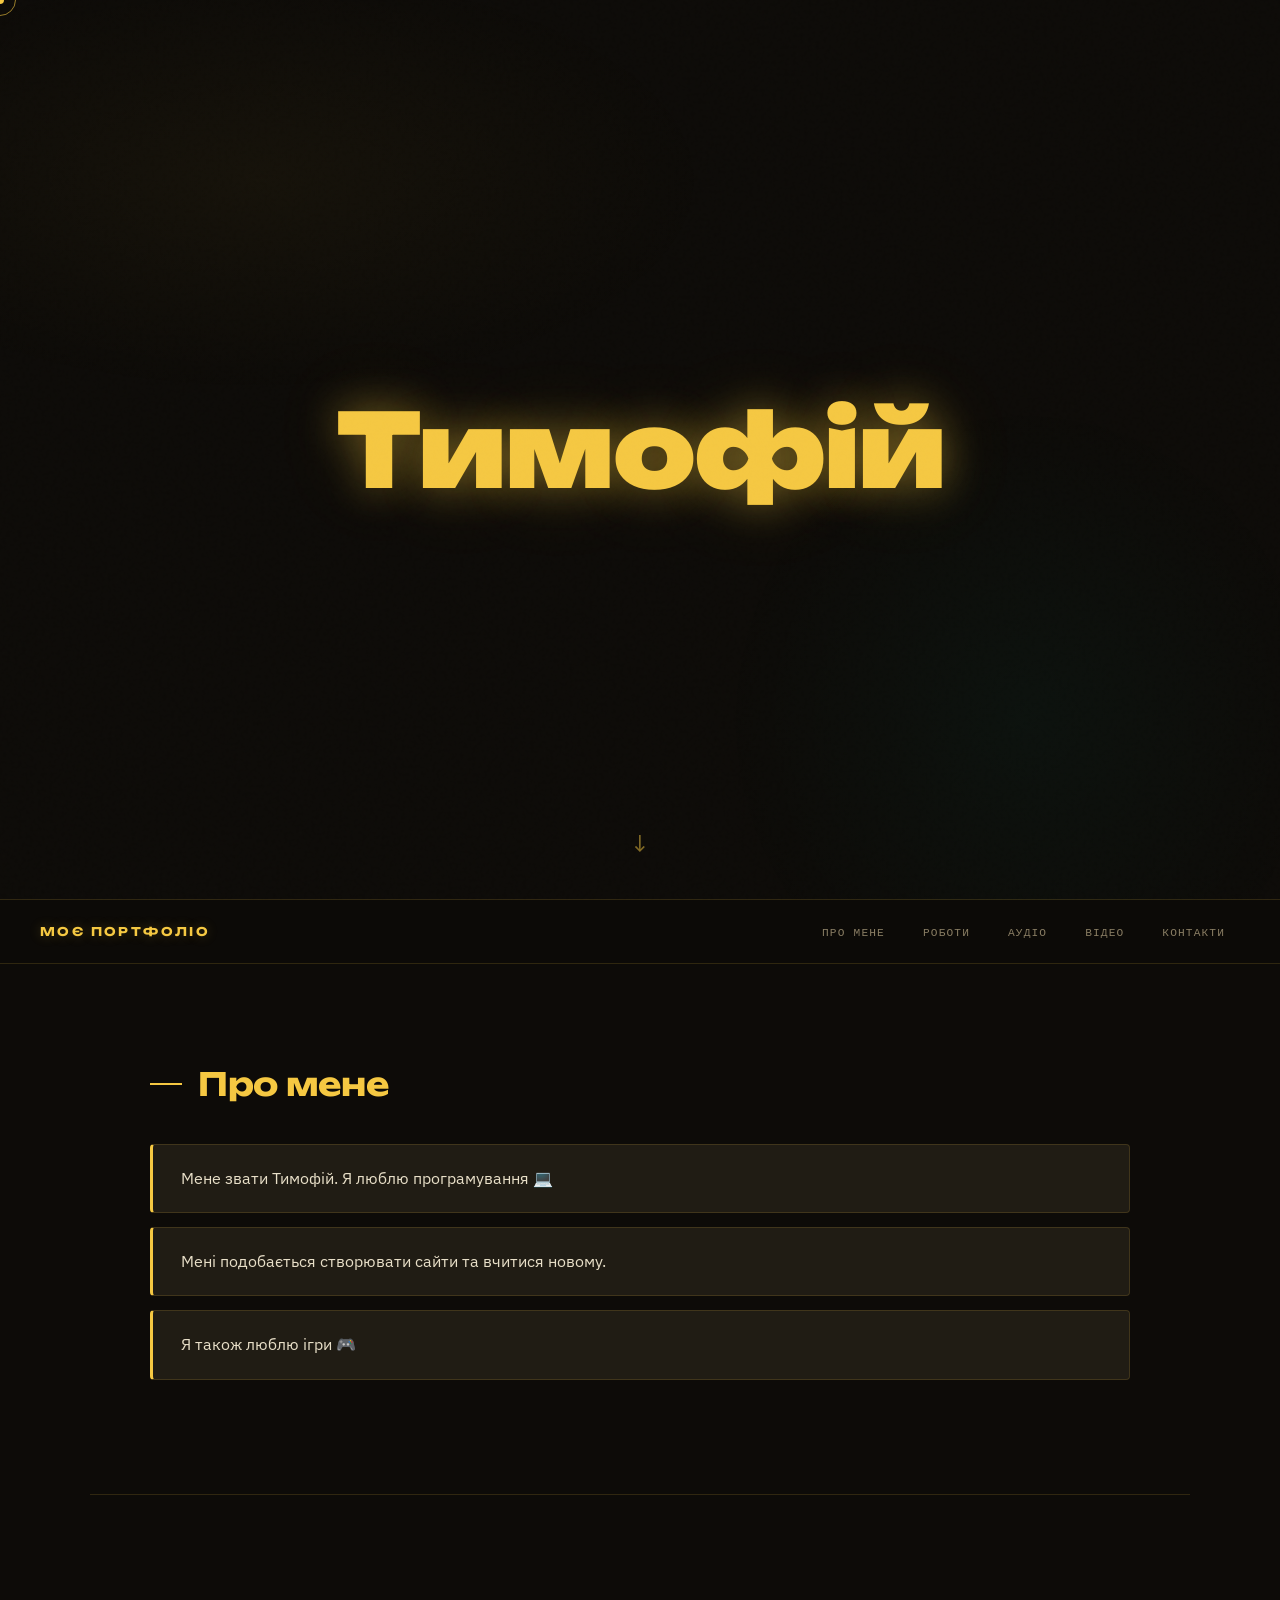
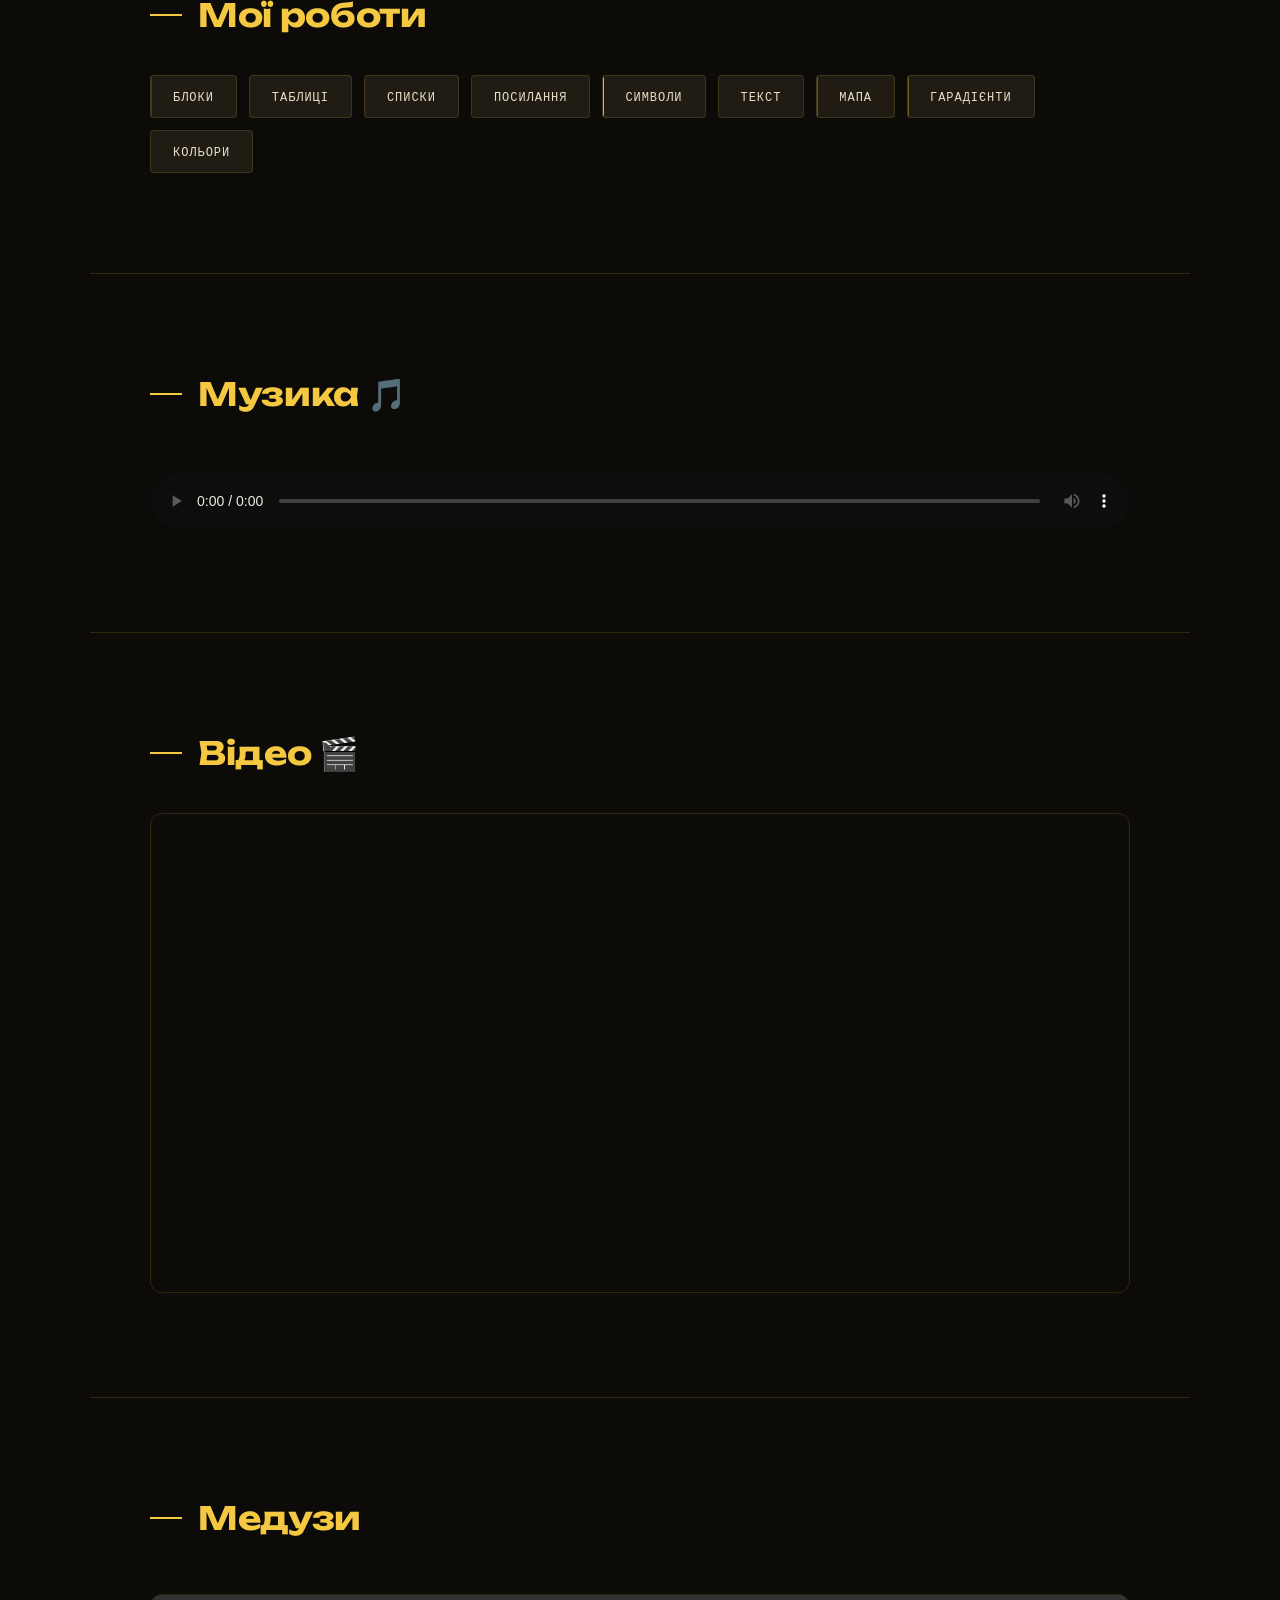
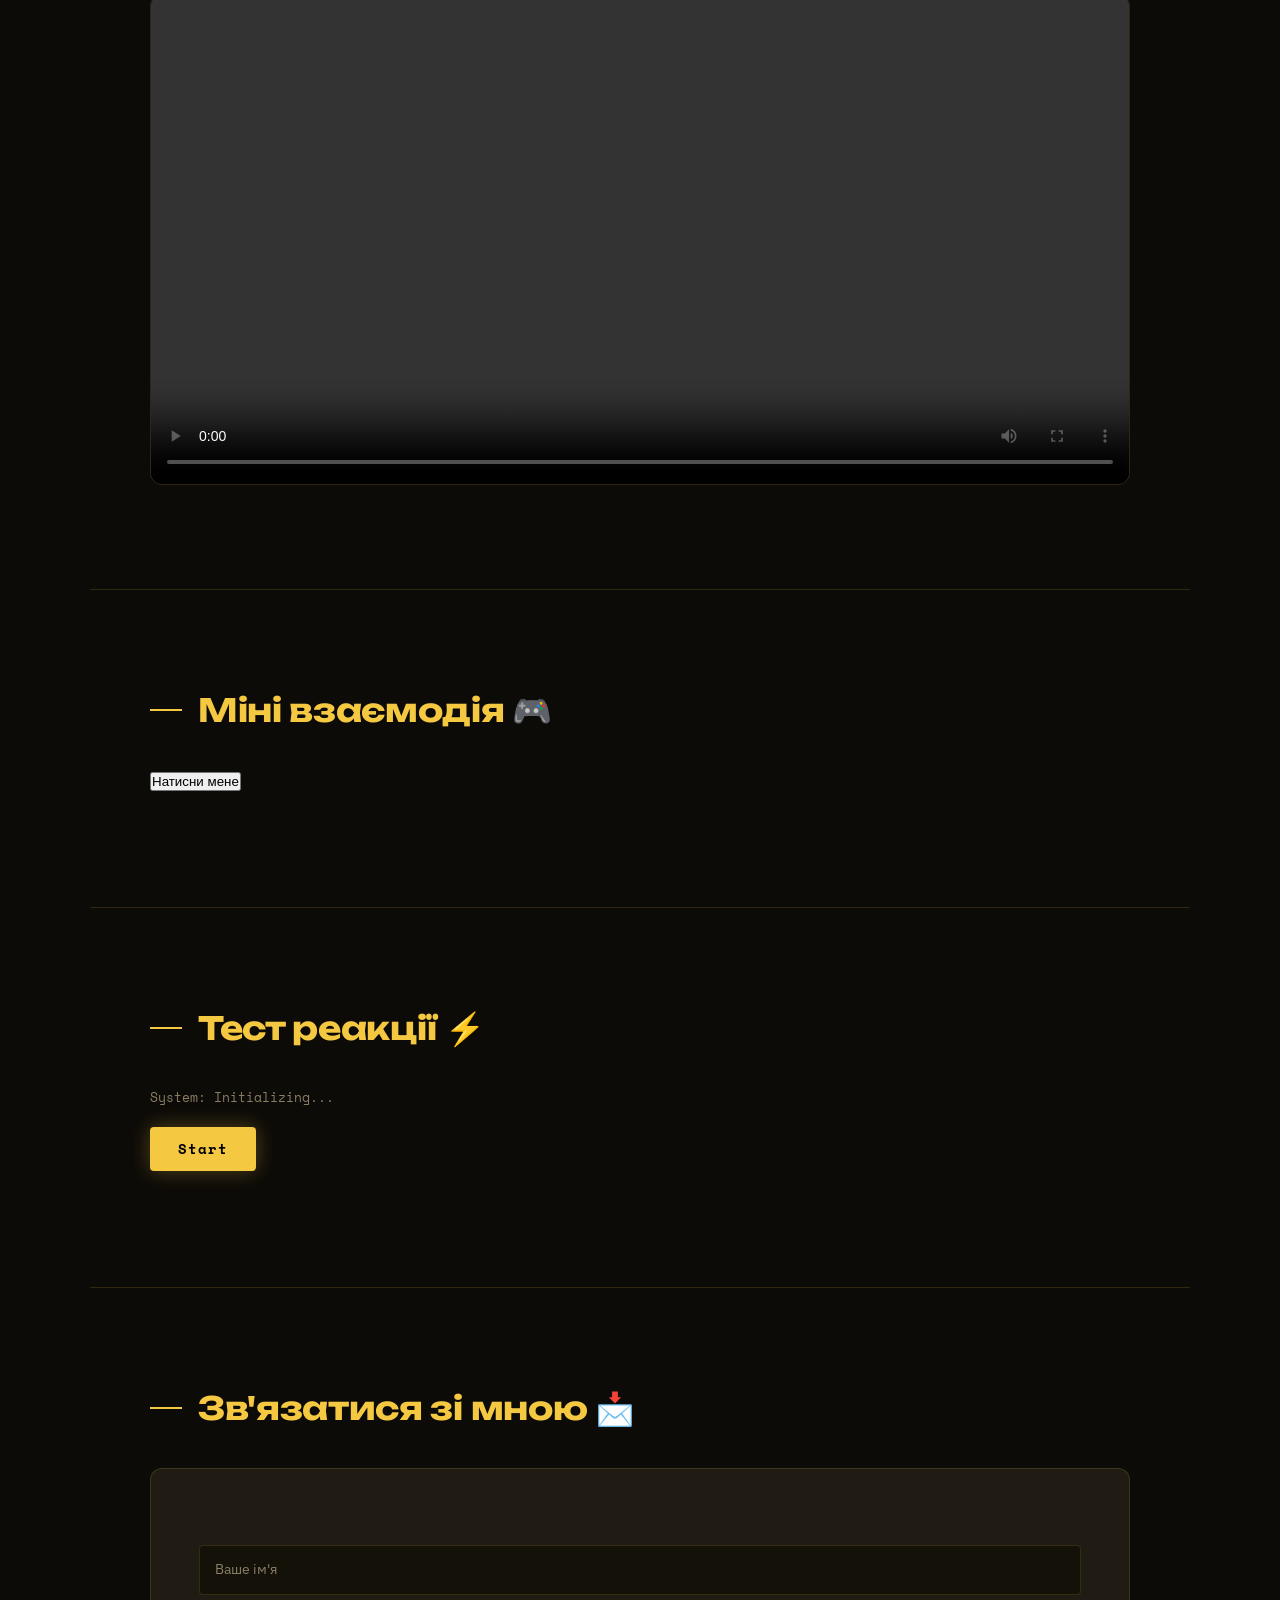
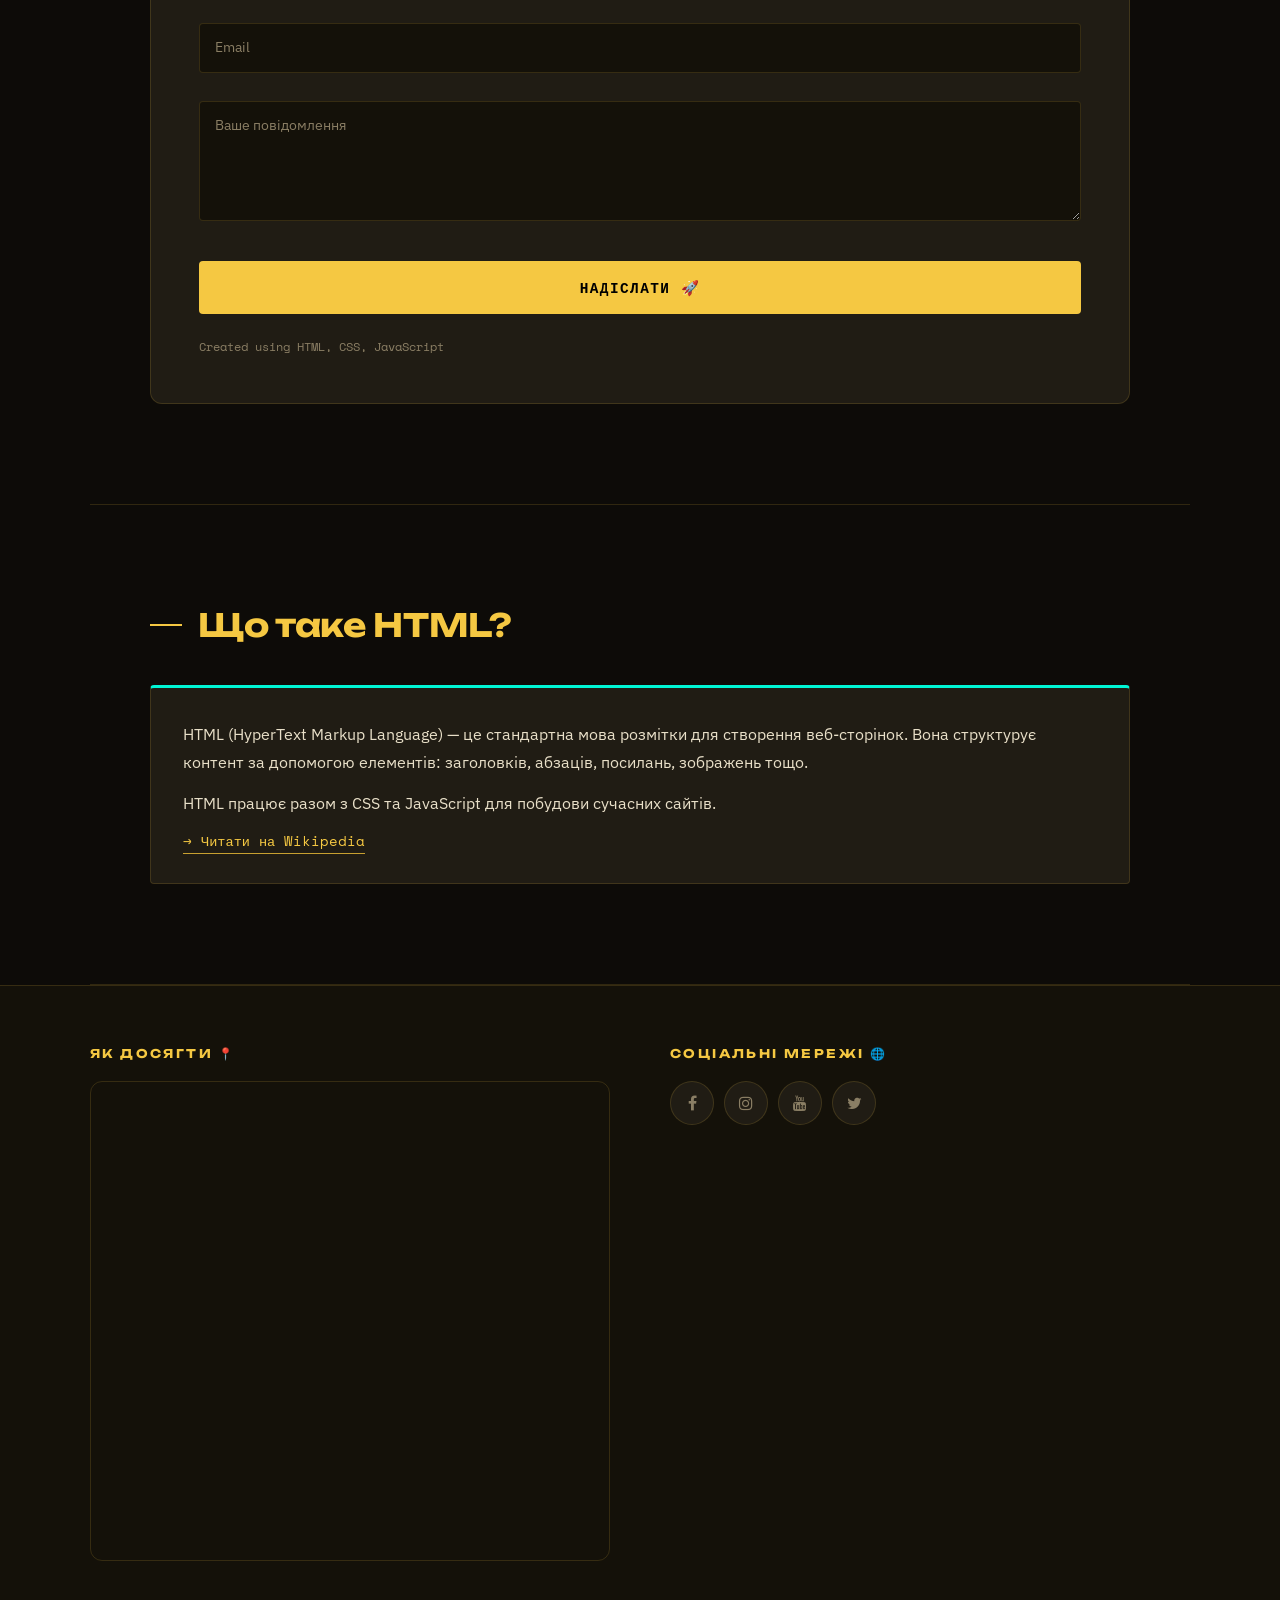
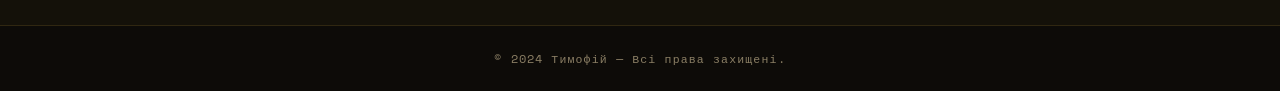
==== commit a7bd64f5: "Update index.html" ====
--- a/index.html
+++ b/index.html
@@ -77,7 +77,8 @@
   <!-- LOCAL VIDEO -->
   <section id="video" class="reveal">
     <h1>Медузи</h1>
-    <video controls src="video/213617_tiny.mp4">
+    <video controls src="https://github.com/user-attachments/assets/16dc89fa-3643-4e31-81fb-a9103e52dac9
+">
       Ваш браузер не підтримує відео тег.
     </video>
   </section>
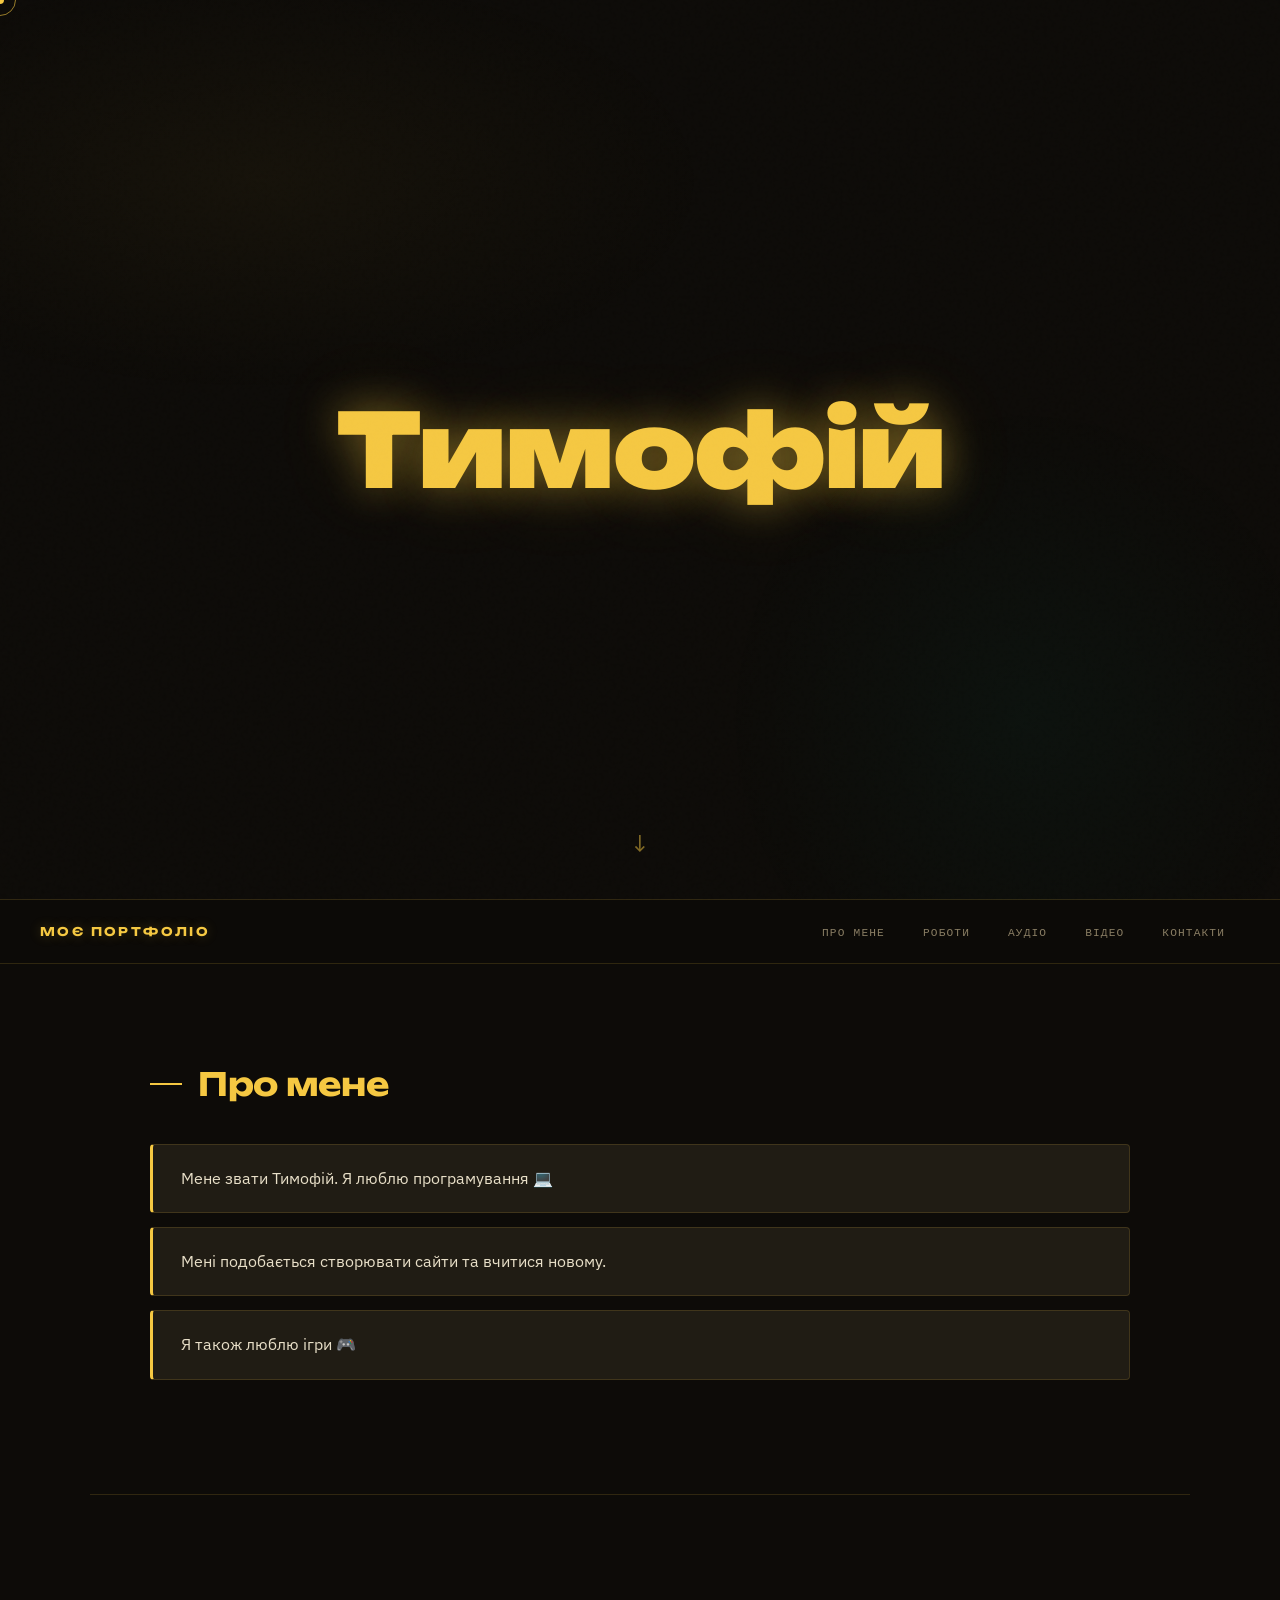
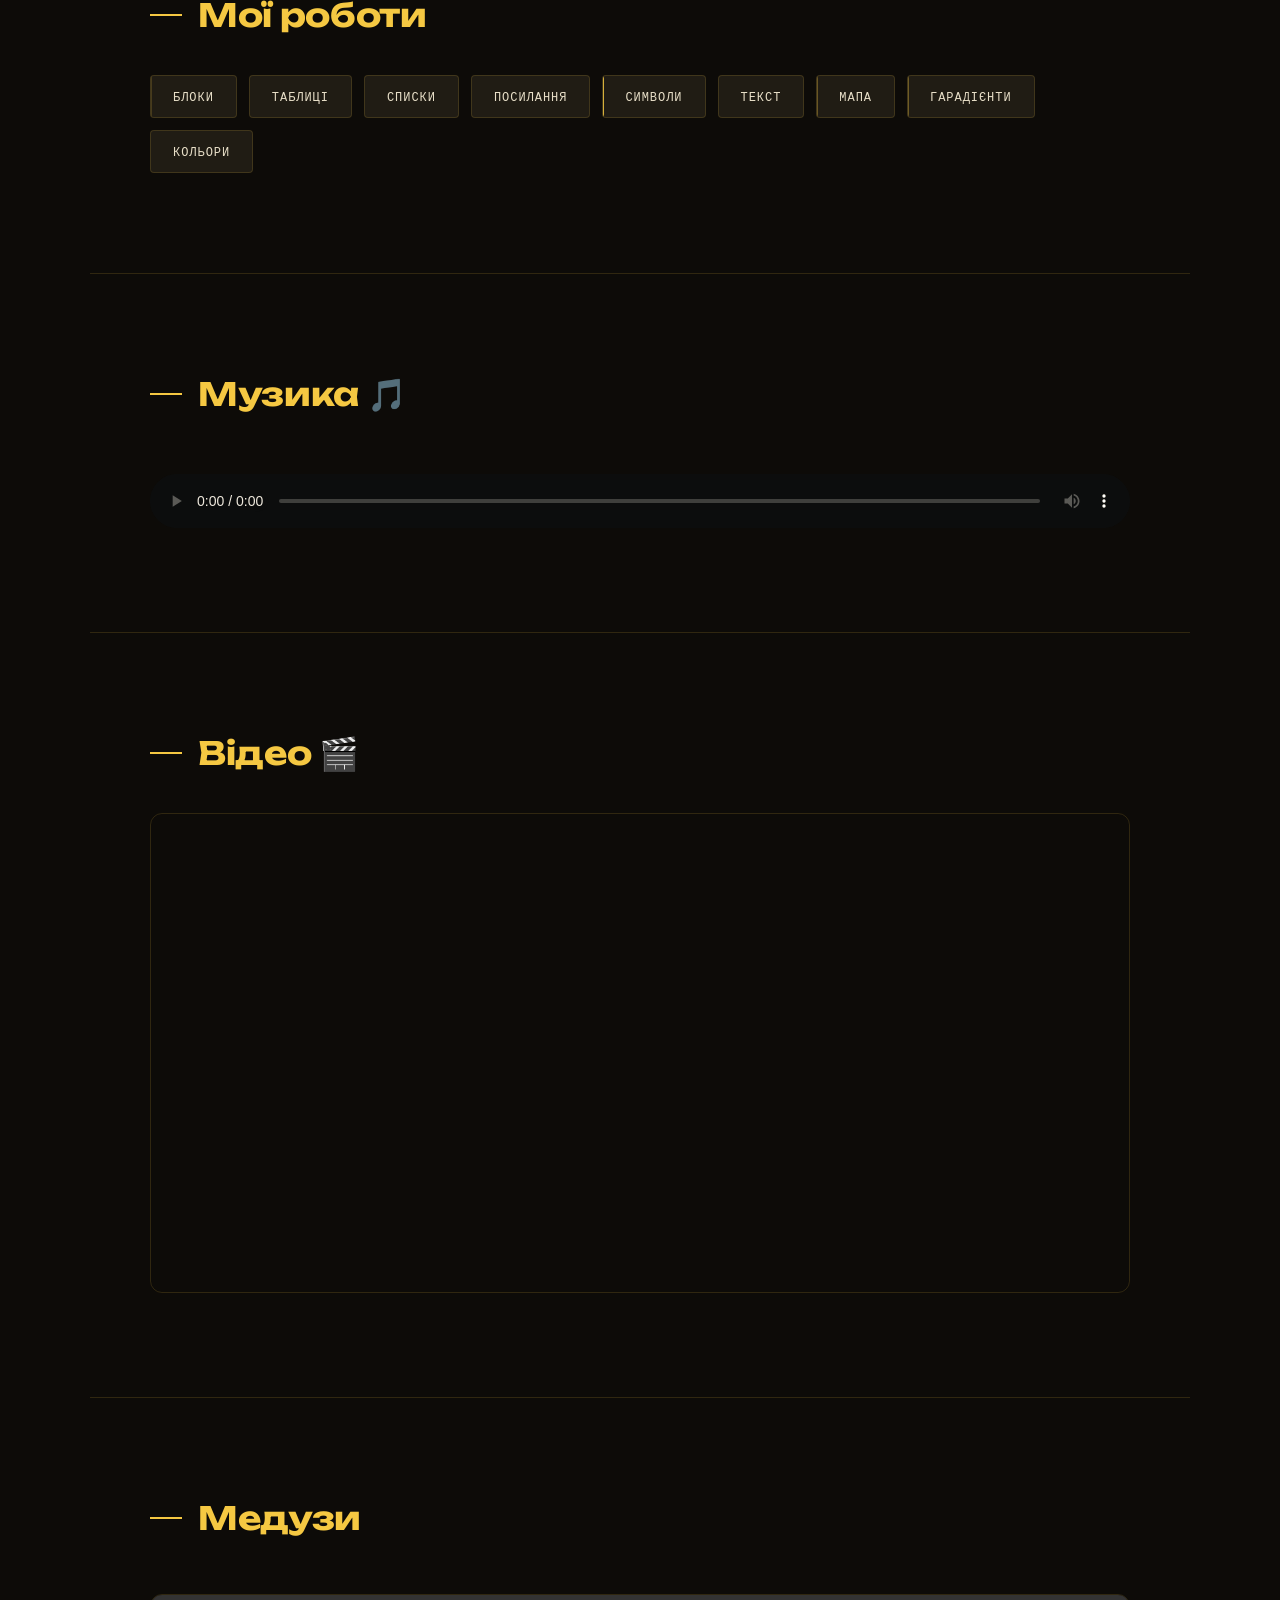
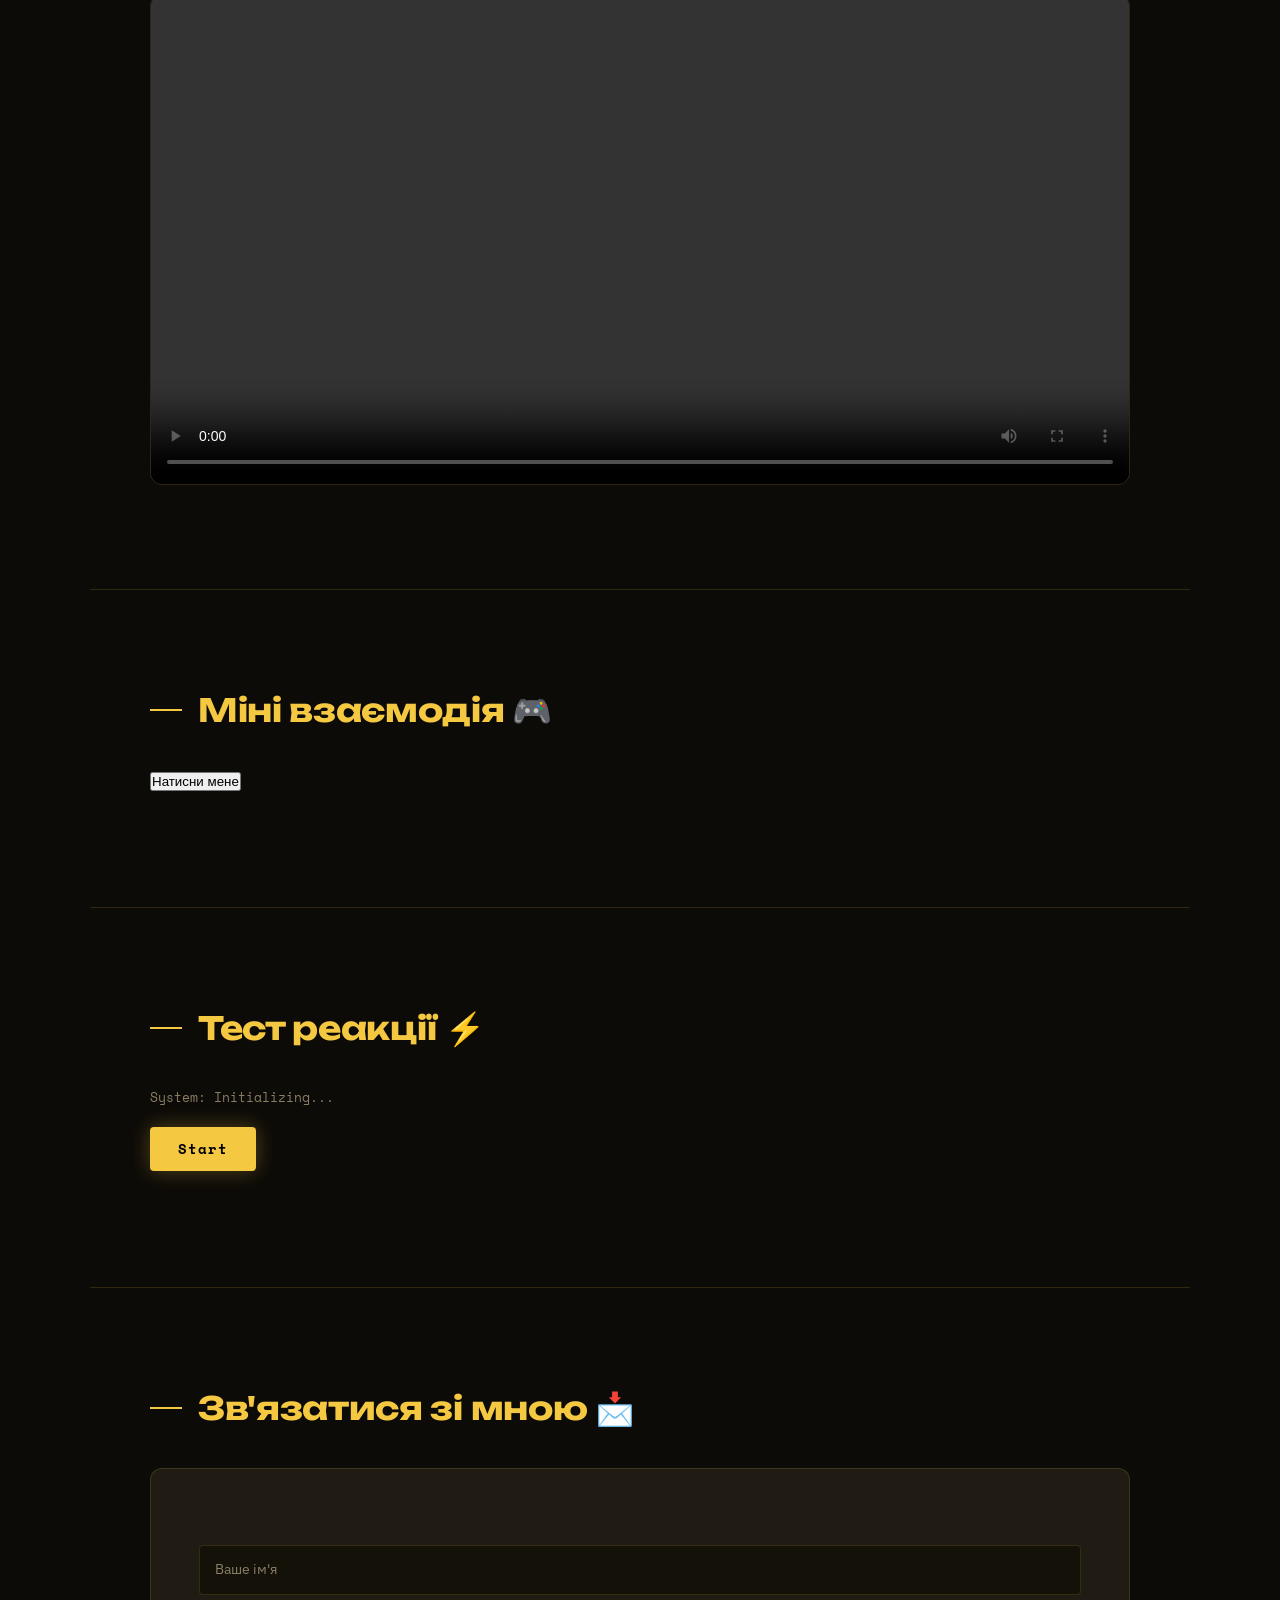
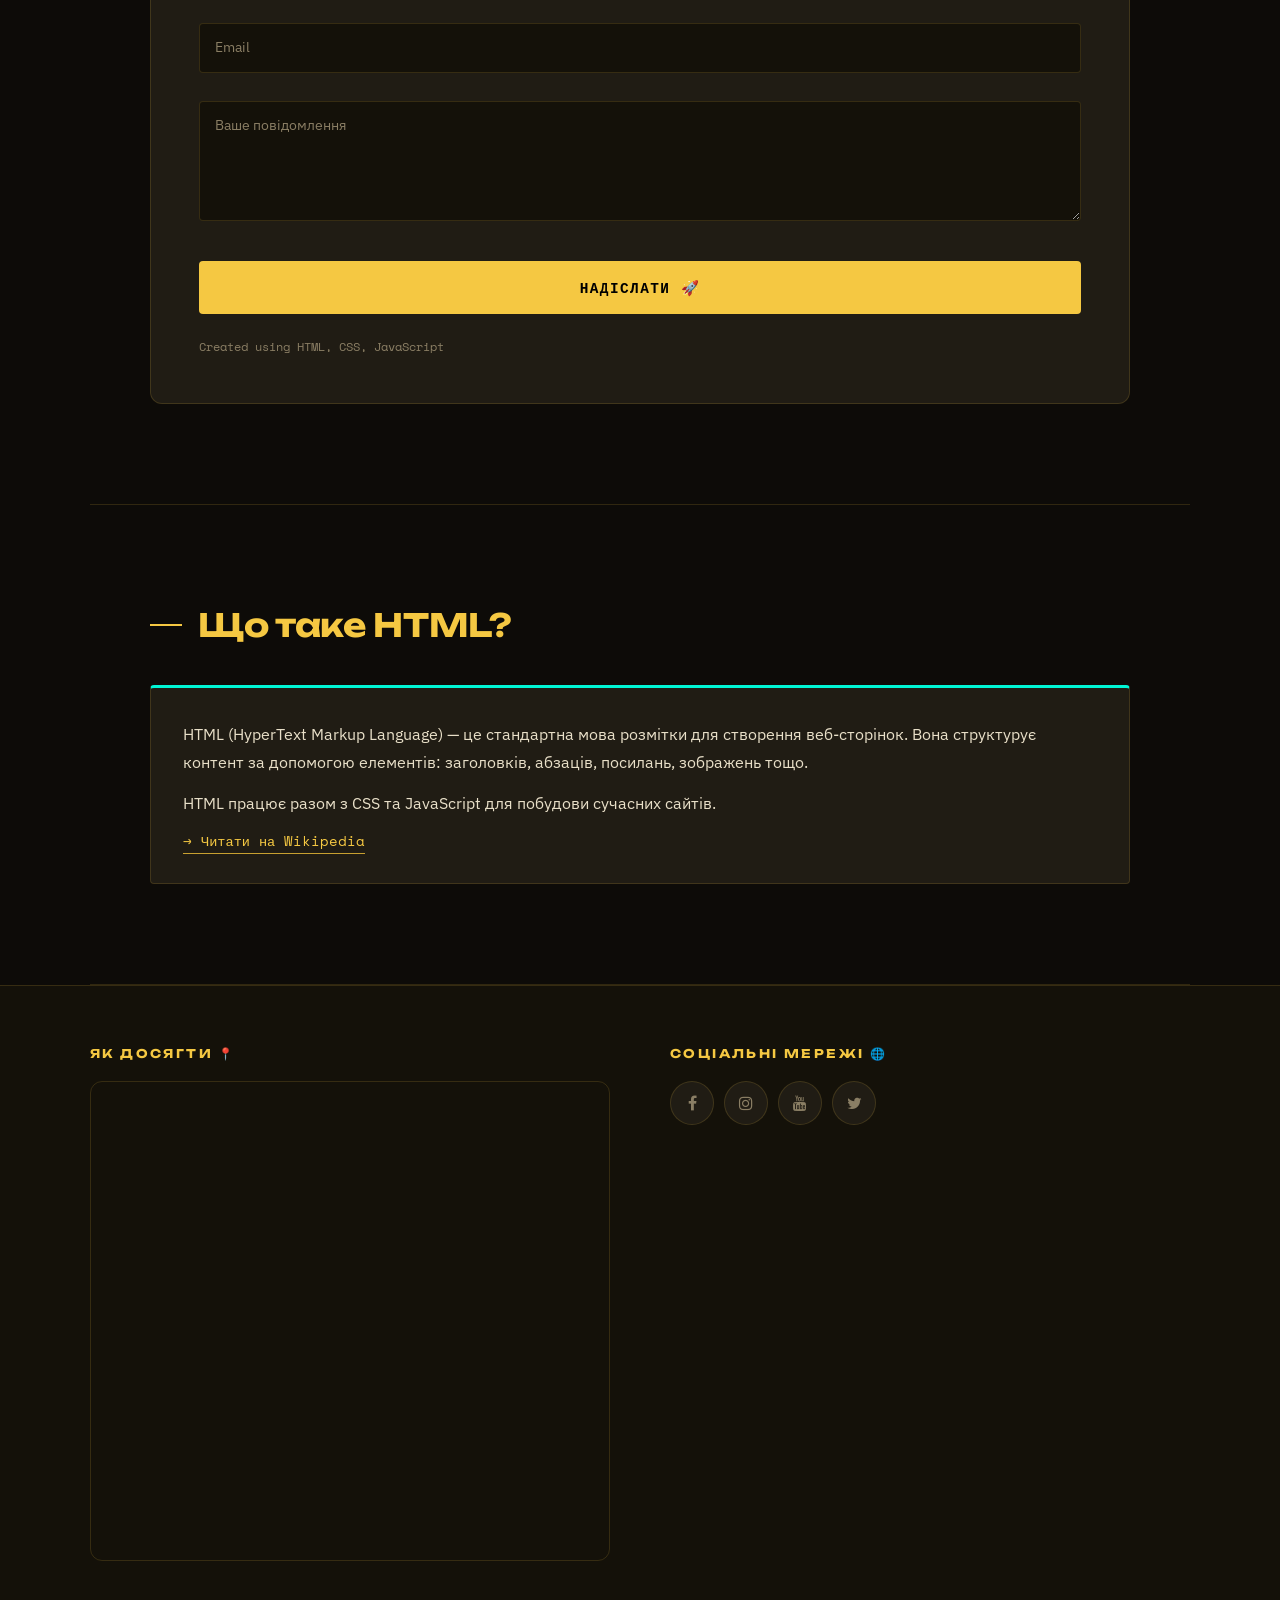
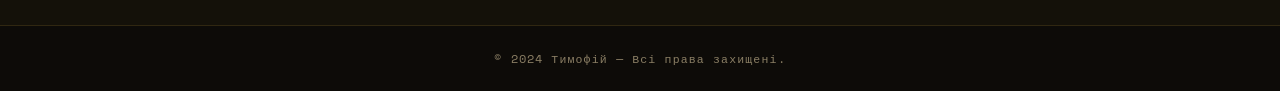
==== commit f944fcc4: "Update audio source to a new URL" ====
--- a/index.html
+++ b/index.html
@@ -62,7 +62,7 @@
   <!-- AUDIO -->
   <section id="audio" class="reveal">
     <h1>Музика 🎵</h1>
-    <audio controls src="audio/bumboks-oy-u-luzi-chervona-kalina-(meloua.com).mp3">
+    <audio controls src="https://github.com/user-attachments/files/28670374/-.mp3">
       Your browser does not support the audio element.
     </audio>
   </section>
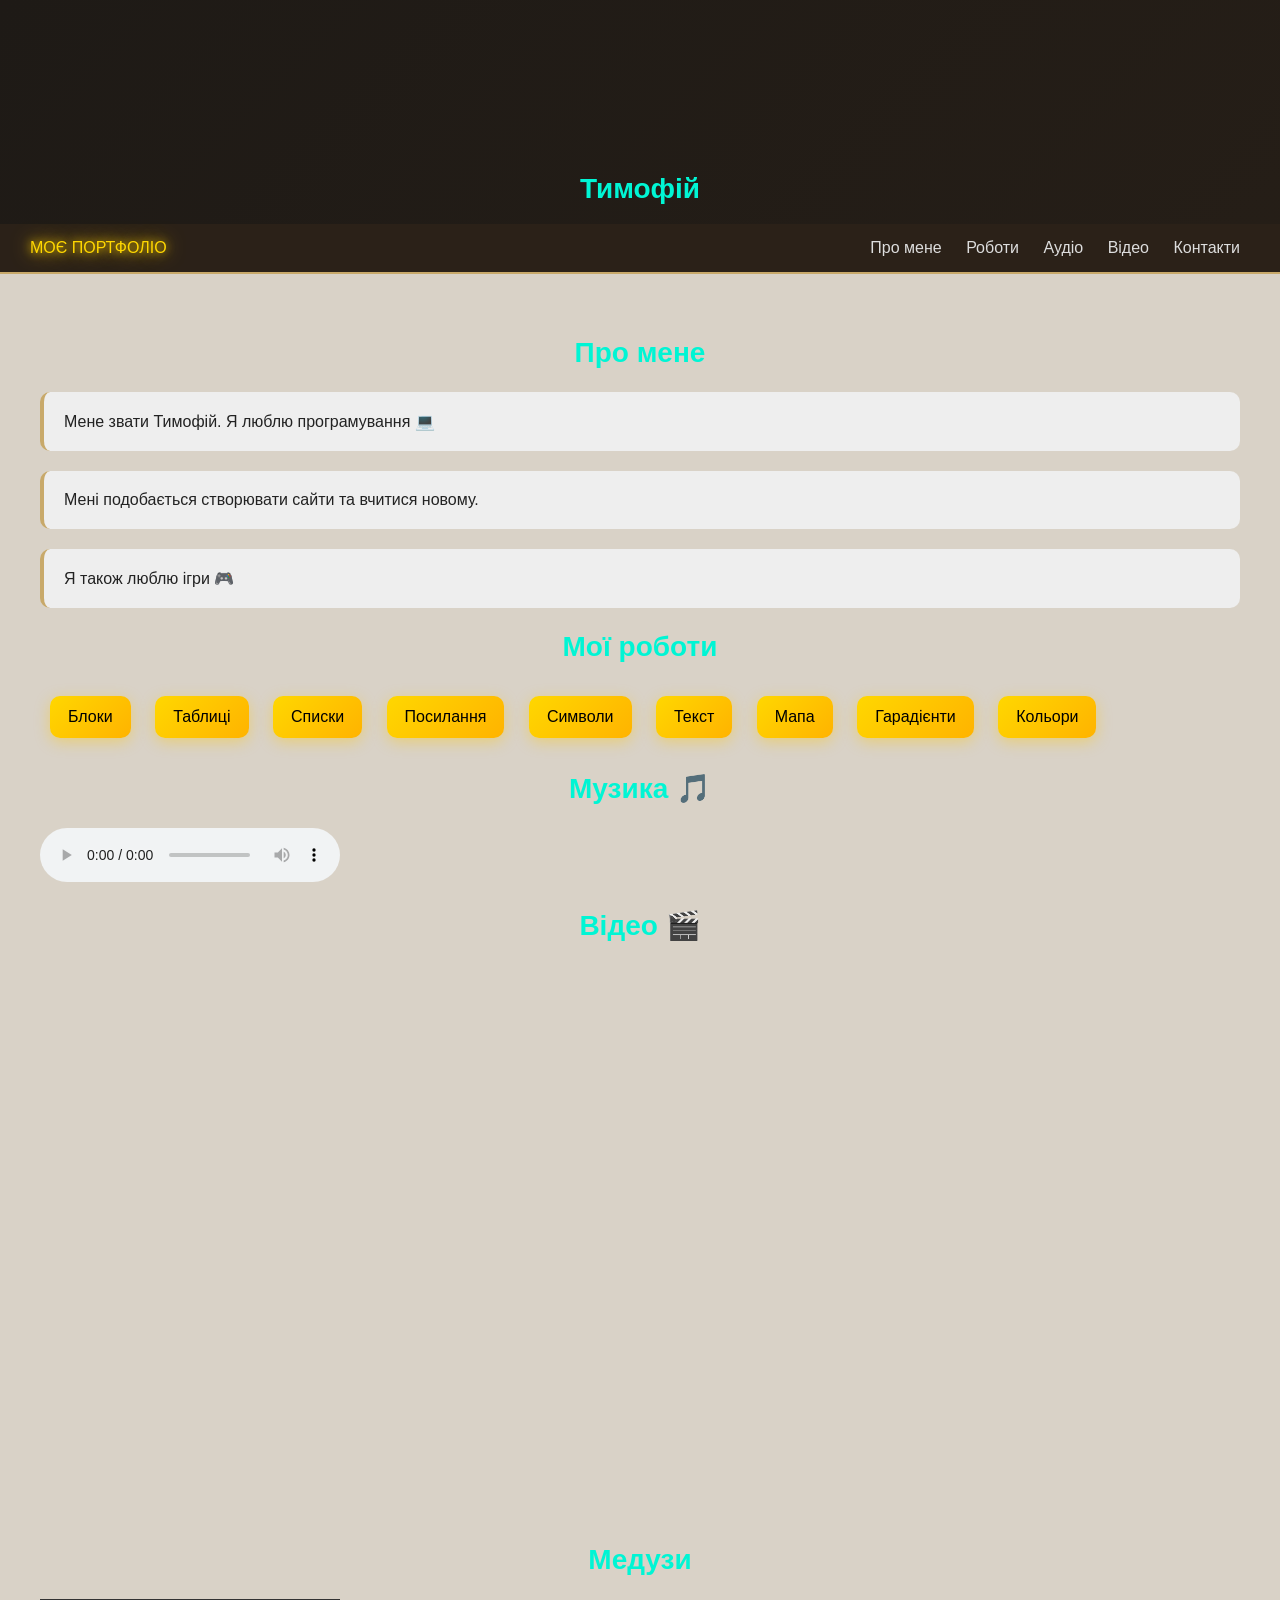
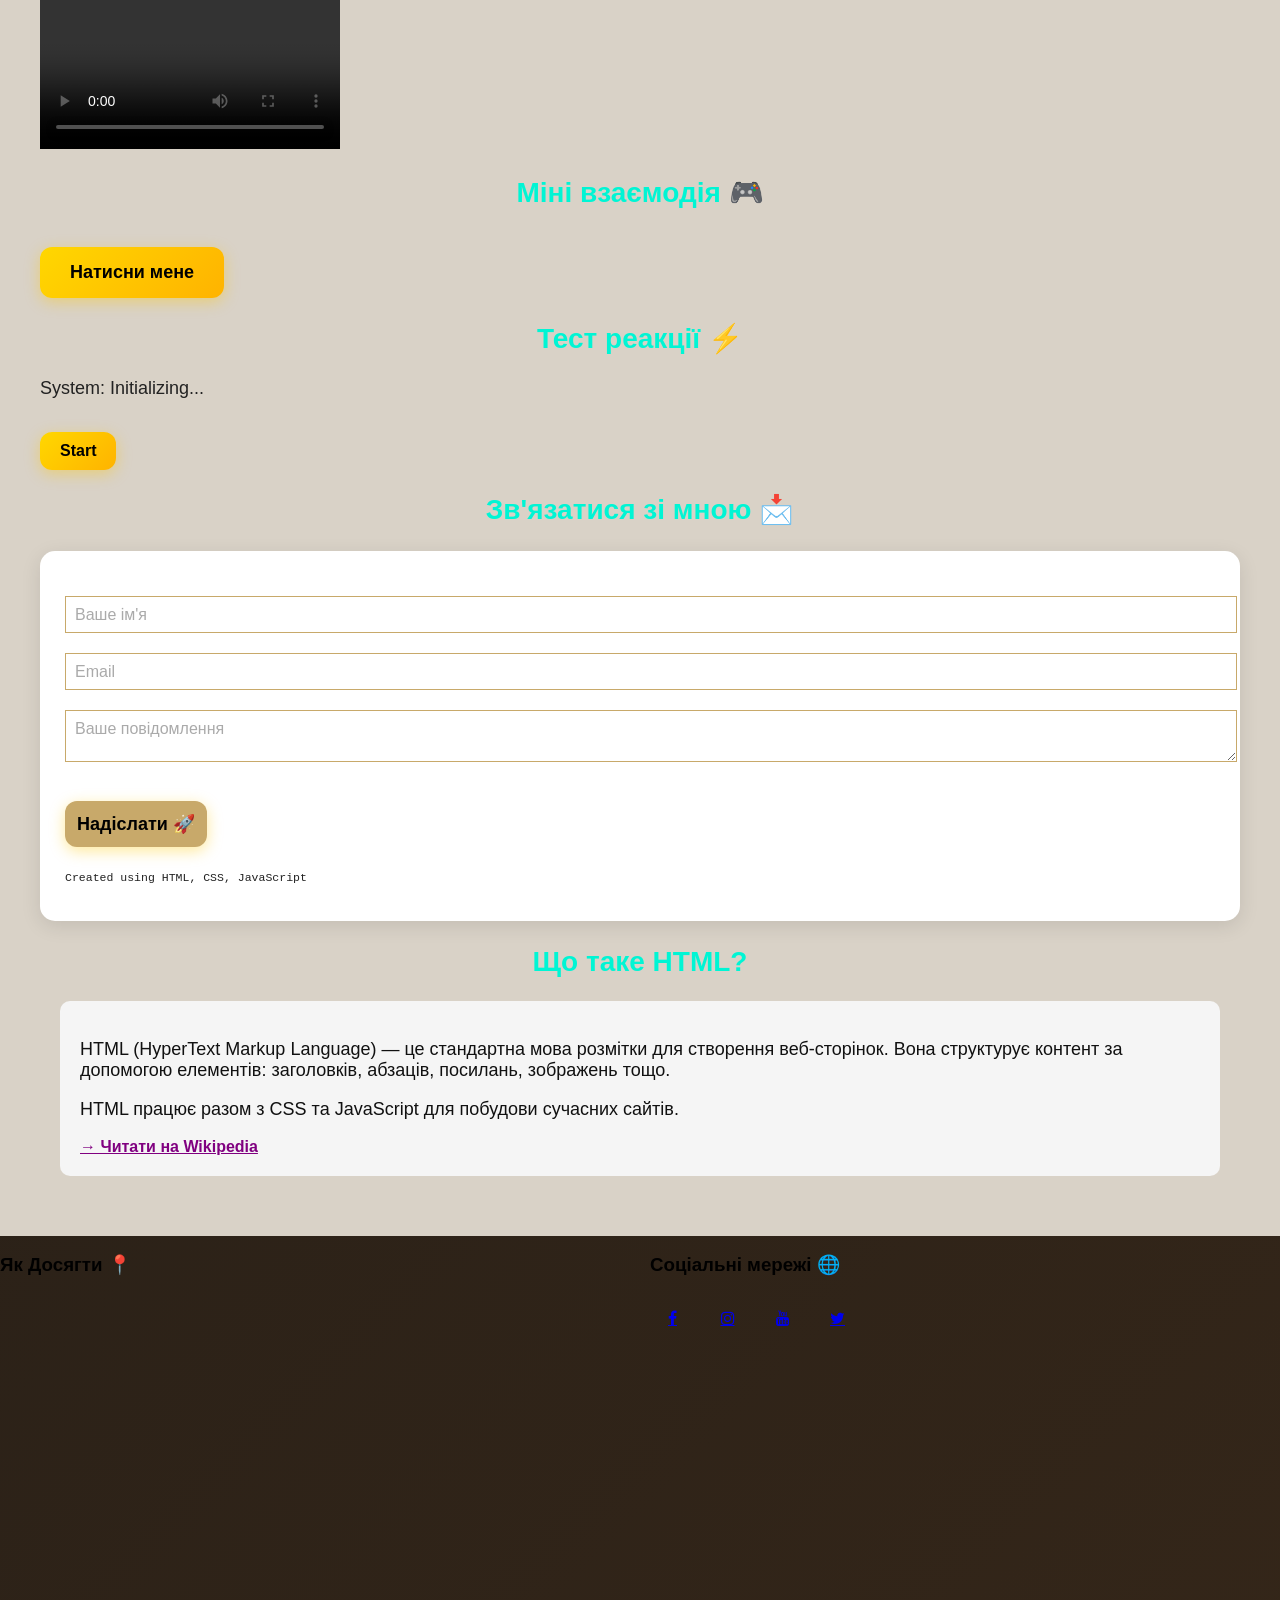
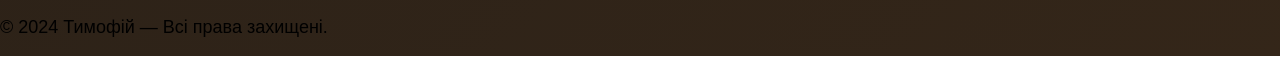
==== commit 362909b3: "Update index.html" ====
--- a/index.html
+++ b/index.html
@@ -47,7 +47,7 @@
   <section id="works" class="reveal">
     <h1>Мої роботи</h1>
     <div class="buttons">
-      <a href="blocks.html" target="_blank">Блоки</a>
+      <a href="bloks.html" target="_blank">Блоки</a>
       <a href="table.html" target="_blank">Таблиці</a>
       <a href="lists.html" target="_blank">Списки</a>
       <a href="links.html" target="_blank">Посилання</a>
--- a/site.css
+++ b/site.css
@@ -1,611 +1,423 @@
-/* ===========================
-   ТИМОФІЙ — PORTFOLIO CSS
-   Dark cyber-amber aesthetic
-   =========================== */
-
-@import url('https://fonts.googleapis.com/css2?family=Space+Mono:wght@400;700&family=Unbounded:wght@300;400;700;900&family=IBM+Plex+Sans:wght@300;400;500&display=swap');
-
-:root {
-  --gold: #f5c842;
-  --gold-dim: #c8a030;
-  --gold-glow: rgba(245,200,66,0.25);
-  --bg: #0d0b08;
-  --bg2: #141109;
-  --bg3: #1c1710;
-  --surface: #201c14;
-  --surface2: #2a2318;
-  --border: rgba(245,200,66,0.15);
-  --text: #e8dfc8;
-  --text-dim: #8a7e64;
-  --cyan: #00f5d4;
-  --red: #ff4444;
-  --radius: 4px;
-  --radius-lg: 12px;
-}
-
-*, *::before, *::after { box-sizing: border-box; margin: 0; padding: 0; }
-
-html { scroll-behavior: smooth; }
-
-body {
-  font-family: 'IBM Plex Sans', sans-serif;
-  background: var(--bg);
-  color: var(--text);
-  cursor: none;
-  overflow-x: hidden;
-}
-
-/* ── CUSTOM CURSOR ── */
-.cursor-dot {
-  width: 8px; height: 8px;
-  background: var(--gold);
-  border-radius: 50%;
-  position: fixed;
-  pointer-events: none;
-  z-index: 99999;
-  transform: translate(-50%,-50%);
-  transition: transform 0.1s;
-}
-.cursor-ring {
-  width: 32px; height: 32px;
-  border: 1.5px solid var(--gold);
-  border-radius: 50%;
-  position: fixed;
-  pointer-events: none;
-  z-index: 99998;
-  transform: translate(-50%,-50%);
-  transition: all 0.15s ease;
-  opacity: 0.6;
-}
-body:hover .cursor-dot { transform: translate(-50%,-50%) scale(1); }
-a:hover ~ .cursor-ring,
-button:hover ~ .cursor-ring { transform: translate(-50%,-50%) scale(1.8); }
-
-/* ── NOISE OVERLAY ── */
-body::before {
-  content: '';
-  position: fixed;
-  inset: 0;
-  background-image: url("data:image/svg+xml,%3Csvg viewBox='0 0 256 256' xmlns='http://www.w3.org/2000/svg'%3E%3Cfilter id='n'%3E%3CfeTurbulence type='fractalNoise' baseFrequency='0.9' numOctaves='4' stitchTiles='stitch'/%3E%3C/filter%3E%3Crect width='100%25' height='100%25' filter='url(%23n)' opacity='0.04'/%3E%3C/svg%3E");
-  pointer-events: none;
-  z-index: 9990;
-  opacity: 0.4;
-}
-
-/* ── ANIMATED BG GRADIENT ── */
-body::after {
-  content: '';
-  position: fixed;
-  inset: 0;
-  background:
-    radial-gradient(ellipse 60% 40% at 20% 20%, rgba(245,200,66,0.04) 0%, transparent 60%),
-    radial-gradient(ellipse 40% 60% at 80% 80%, rgba(0,245,212,0.03) 0%, transparent 60%);
-  pointer-events: none;
-  z-index: 0;
-}
-
-/* ── HEADER / HERO ── */
-header:first-of-type {
-  position: relative;
-  height: 100vh;
-  min-height: 600px;
-  display: flex;
-  align-items: center;
-  justify-content: center;
-  overflow: hidden;
-  border-bottom: 1px solid var(--border);
-}
-
-header:first-of-type video {
-  position: absolute;
-  inset: 0;
-  width: 100%; height: 100%;
-  object-fit: cover;
-  opacity: 0.12;
-  z-index: 1;
-}
-
-header:first-of-type h1 {
-  position: relative;
-  z-index: 2;
-  font-family: 'Unbounded', sans-serif;
-  font-size: clamp(2.5rem, 8vw, 7rem);
-  font-weight: 900;
-  color: var(--gold);
-  text-shadow:
-    0 0 40px rgba(245,200,66,0.4),
-    0 0 80px rgba(245,200,66,0.15);
-  letter-spacing: -0.02em;
-  text-align: center;
-  animation: heroIn 1.2s cubic-bezier(0.16,1,0.3,1) both;
-}
-
-@keyframes heroIn {
-  from { opacity: 0; transform: translateY(40px) skewY(2deg); }
-  to   { opacity: 1; transform: translateY(0) skewY(0deg); }
-}
-
-/* scroll indicator */
-header:first-of-type::after {
-  content: '↓';
-  position: absolute;
-  bottom: 40px;
-  left: 50%;
-  transform: translateX(-50%);
-  z-index: 2;
-  color: var(--gold);
-  font-size: 1.5rem;
-  opacity: 0.5;
-  animation: bounce 2s ease infinite;
-}
-
-@keyframes bounce {
-  0%,100% { transform: translateX(-50%) translateY(0); }
-  50%      { transform: translateX(-50%) translateY(8px); }
-}
-
-/* ── TOPBAR ── */
-.topbar {
-  position: sticky;
-  top: 0;
-  z-index: 1000;
-  display: flex;
-  align-items: center;
-  justify-content: space-between;
-  padding: 0 40px;
-  height: 64px;
-  background: rgba(13,11,8,0.85);
-  backdrop-filter: blur(20px);
-  -webkit-backdrop-filter: blur(20px);
-  border-bottom: 1px solid var(--border);
-}
-
-.logo {
-  font-family: 'Unbounded', sans-serif;
-  font-size: 0.75rem;
-  font-weight: 700;
-  letter-spacing: 0.2em;
-  color: var(--gold);
-  text-shadow: 0 0 12px var(--gold-glow);
-}
-
-.menu {
-  display: flex;
-  gap: 8px;
-}
-
-.menu a {
-  font-family: 'Space Mono', monospace;
-  font-size: 0.7rem;
-  letter-spacing: 0.1em;
-  color: var(--text-dim);
-  text-decoration: none;
-  padding: 6px 14px;
-  border: 1px solid transparent;
-  border-radius: var(--radius);
-  transition: all 0.2s;
-  text-transform: uppercase;
-}
-
-.menu a:hover {
-  color: var(--gold);
-  border-color: var(--border);
-  background: rgba(245,200,66,0.05);
-}
-
-/* ── MAIN CONTENT ── */
-.content {
-  background: transparent;
-  padding: 0;
-  position: relative;
-  z-index: 1;
-}
-
-/* ── SECTIONS ── */
-section {
-  padding: 100px 60px;
-  border-bottom: 1px solid var(--border);
-  max-width: 1100px;
-  margin: 0 auto;
-}
-
-section h1 {
-  font-family: 'Unbounded', sans-serif;
-  font-size: clamp(1.4rem, 3vw, 2rem);
-  font-weight: 700;
-  color: var(--gold);
-  letter-spacing: -0.01em;
-  text-align: left;
-  margin-bottom: 40px;
-  display: flex;
-  align-items: center;
-  gap: 16px;
-}
-
-section h1::before {
-  content: '';
-  display: block;
-  width: 32px;
-  height: 2px;
-  background: var(--gold);
-  flex-shrink: 0;
-}
-
-/* ── ABOUT BOXES ── */
-.box {
-  background: var(--surface);
-  border: 1px solid var(--border);
-  border-left: 3px solid var(--gold);
-  padding: 20px 28px;
-  margin: 14px 0;
-  border-radius: var(--radius);
-  font-size: 1rem;
-  line-height: 1.7;
-  transition: all 0.3s ease;
-}
-
-.box:hover {
-  background: var(--surface2);
-  border-left-color: var(--cyan);
-  transform: translateX(8px);
-  box-shadow: -4px 0 20px rgba(0,245,212,0.1);
-}
-
-/* ── PROJECT BUTTONS ── */
-.buttons {
-  display: flex;
-  flex-wrap: wrap;
-  gap: 12px;
-}
-
-.buttons a {
-  font-family: 'Space Mono', monospace;
-  font-size: 0.75rem;
-  letter-spacing: 0.08em;
-  text-transform: uppercase;
-  display: inline-flex;
-  align-items: center;
-  gap: 8px;
-  padding: 12px 22px;
-  background: var(--surface);
-  border: 1px solid var(--border);
-  color: var(--text);
-  text-decoration: none;
-  border-radius: var(--radius);
-  transition: all 0.25s;
-  position: relative;
-  overflow: hidden;
-}
-
-.buttons a::before {
-  content: '';
-  position: absolute;
-  inset: 0;
-  background: var(--gold);
-  transform: translateX(-100%);
-  transition: transform 0.3s ease;
-  z-index: 0;
-}
-
-.buttons a:hover::before { transform: translateX(0); }
-.buttons a:hover { color: #000; border-color: var(--gold); }
-.buttons a span, .buttons a { position: relative; z-index: 1; }
-
-/* ── AUDIO ── */
-audio {
-  width: 100%;
-  margin-top: 20px;
-  filter: invert(1) hue-rotate(180deg) sepia(0.2);
-  border-radius: var(--radius);
-}
-
-/* ── VIDEO / IFRAME ── */
-iframe {
-  width: 100% !important;
-  max-width: 100%;
-  border-radius: var(--radius-lg);
-  border: 1px solid var(--border) !important;
-  height: 480px;
-}
-
-video[controls] {
-  width: 100% !important;
-  max-width: 100%;
-  height: auto !important;
-  border-radius: var(--radius-lg);
-  border: 1px solid var(--border);
-  margin-top: 16px;
-}
-
-/* ── MINI GAME BUTTON ── */
-#reactionBtn, .mini-btn {
-  display: inline-block;
-  padding: 12px 28px;
-  font-family: 'Space Mono', monospace;
-  font-size: 0.85rem;
-  font-weight: 700;
-  letter-spacing: 0.08em;
-  background: var(--gold);
-  color: #000;
-  border: none;
-  border-radius: var(--radius);
-  cursor: none;
-  margin-top: 12px;
-  transition: all 0.2s;
-  box-shadow: 0 0 20px rgba(245,200,66,0.3);
-}
-
-#reactionBtn:hover { background: #fff; box-shadow: 0 0 30px rgba(255,255,255,0.3); }
-#reactionResult, #msg {
-  margin-top: 16px;
-  font-family: 'Space Mono', monospace;
-  font-size: 0.9rem;
-  color: var(--cyan);
-}
-#status {
-  font-family: 'Space Mono', monospace;
-  font-size: 0.8rem;
-  color: var(--text-dim);
-  margin-bottom: 8px;
-}
-
-/* ── CONTACT CARD ── */
-.card {
-  background: var(--surface);
-  border: 1px solid var(--border);
-  border-radius: var(--radius-lg);
-  padding: 48px;
-  margin: 0;
-}
-
-.inputBox {
-  position: relative;
-  margin: 28px 0;
-}
-
-.inputBox input,
-.inputBox textarea {
-  width: 100%;
-  padding: 14px 16px;
-  background: var(--bg2);
-  border: 1px solid var(--border);
-  border-radius: var(--radius);
-  color: var(--text);
-  font-family: 'IBM Plex Sans', sans-serif;
-  font-size: 0.95rem;
-  outline: none;
-  transition: border-color 0.2s;
-}
-
-.inputBox textarea { min-height: 120px; resize: vertical; }
-
-.inputBox input:focus,
-.inputBox textarea:focus {
-  border-color: var(--gold);
-  box-shadow: 0 0 0 3px rgba(245,200,66,0.08);
-}
-
-.inputBox label {
-  position: absolute;
-  top: 14px;
-  left: 16px;
-  color: var(--text-dim);
-  font-size: 0.9rem;
-  pointer-events: none;
-  transition: all 0.2s;
-  background: transparent;
-}
-
-.inputBox input:focus ~ label,
-.inputBox input:valid ~ label,
-.inputBox textarea:focus ~ label,
-.inputBox textarea:valid ~ label {
-  top: -10px;
-  left: 10px;
-  font-size: 0.72rem;
-  color: var(--gold);
-  background: var(--surface);
-  padding: 0 6px;
-  letter-spacing: 0.05em;
-}
-
-form button {
-  width: 100%;
-  padding: 16px;
-  font-family: 'Space Mono', monospace;
-  font-size: 0.9rem;
-  font-weight: 700;
-  letter-spacing: 0.1em;
-  text-transform: uppercase;
-  background: var(--gold);
-  color: #000;
-  border: none;
-  border-radius: var(--radius);
-  cursor: none;
-  margin-top: 8px;
-  transition: all 0.2s;
-}
-
-form button:hover { background: #fff; box-shadow: 0 0 24px rgba(245,200,66,0.3); }
-
-#formMsg {
-  margin-top: 20px;
-  font-family: 'Space Mono', monospace;
-  font-size: 0.85rem;
-  color: var(--cyan);
-}
-
-/* ── HTML INFO BLOCK ── */
-#htmlInfo {
-  background: var(--surface);
-  border: 1px solid var(--border);
-  border-top: 3px solid var(--cyan);
-  padding: 32px;
-  margin: 0;
-  border-radius: var(--radius);
-}
-
-#htmlInfo h1 {
-  color: var(--cyan);
-  text-align: left;
-}
-
-#htmlInfo p {
-  color: var(--text);
-  line-height: 1.8;
-  margin-bottom: 12px;
-}
-
-#htmlInfo a {
-  color: var(--gold);
-  font-family: 'Space Mono', monospace;
-  font-size: 0.85rem;
-  text-decoration: none;
-  border-bottom: 1px solid var(--gold-dim);
-  padding-bottom: 2px;
-  transition: opacity 0.2s;
-}
-#htmlInfo a:hover { opacity: 0.7; }
-
-/* ── FOOTER ── */
-footer {
-  width: 100%;
-  background: var(--bg2);
-  border-top: 1px solid var(--border);
-  padding: 60px 60px 0;
-}
-
-.footer-container {
-  display: flex;
-  gap: 60px;
-  max-width: 1100px;
-  margin: 0 auto;
-  padding-bottom: 60px;
-}
-
-.footer-block h3 {
-  font-family: 'Unbounded', sans-serif;
-  font-size: 0.75rem;
-  letter-spacing: 0.2em;
-  color: var(--gold);
-  text-transform: uppercase;
-  margin-bottom: 20px;
-}
-
-.footer-block { flex: 1; }
-
-.footer iframe {
-  width: 100%;
-  height: 220px;
-  border: 1px solid var(--border) !important;
-  border-radius: var(--radius-lg);
-  opacity: 0.8;
-}
-
-/* ── SOCIAL ICONS ── */
-.socials { display: flex; gap: 10px; flex-wrap: wrap; }
-
-.fa {
-  width: 44px !important;
-  height: 44px !important;
-  padding: 0 !important;
-  font-size: 16px !important;
-  display: flex !important;
-  align-items: center;
-  justify-content: center;
-  border-radius: 50% !important;
-  border: 1px solid var(--border) !important;
-  background: var(--surface) !important;
-  color: var(--text-dim) !important;
-  text-decoration: none;
-  margin: 0 !important;
-  transition: all 0.2s !important;
-}
-
-.fa:hover {
-  border-color: var(--gold) !important;
-  color: var(--gold) !important;
-  background: rgba(245,200,66,0.08) !important;
-  transform: translateY(-3px) !important;
-  opacity: 1 !important;
-}
-
-footer .footer-copy {
-  text-align: center;
-  padding: 24px;
-  background: var(--bg);
-  color: var(--text-dim);
-  font-family: 'Space Mono', monospace;
-  font-size: 0.72rem;
-  letter-spacing: 0.1em;
-  border-top: 1px solid var(--border);
-  margin: 0 -60px;
-}
-
-/* ── REVEAL ANIMATION ── */
-.reveal {
-  opacity: 0;
-  transform: translateY(32px);
-  transition: opacity 0.7s ease, transform 0.7s ease;
-}
-.reveal.active {
-  opacity: 1;
-  transform: translateY(0);
-}
-
-/* ── SCROLLBAR ── */
-::-webkit-scrollbar { width: 4px; }
-::-webkit-scrollbar-track { background: var(--bg); }
-::-webkit-scrollbar-thumb { background: var(--gold-dim); border-radius: 2px; }
-
-/* ── RESPONSIVE ── */
-@media (max-width: 768px) {
-  section { padding: 60px 24px; }
-  .topbar { padding: 0 20px; }
-  .menu a { font-size: 0.6rem; padding: 5px 8px; }
-  .logo { font-size: 0.65rem; }
-  .footer-container { flex-direction: column; gap: 40px; }
-  footer { padding: 40px 24px 0; }
-  footer .footer-copy { margin: 0 -24px; }
-  .card { padding: 28px 20px; }
-}
-
-/* ── LOCK SCREEN (keep working) ── */
-#lockScreen {
-  position: fixed;
-  inset: 0;
-  background: var(--bg);
-  color: var(--gold);
-  display: flex;
-  flex-direction: column;
-  justify-content: center;
-  align-items: center;
-  z-index: 9999;
-  font-family: 'Space Mono', monospace;
-}
-#keyInput {
-  padding: 12px 20px;
-  margin: 12px;
-  background: var(--surface);
-  border: 1px solid var(--gold);
-  color: var(--gold);
-  font-family: 'Space Mono', monospace;
-  border-radius: var(--radius);
-  outline: none;
-}
-#lockScreen button {
-  padding: 12px 28px;
-  background: var(--gold);
-  border: none;
-  cursor: pointer;
-  font-family: 'Space Mono', monospace;
-  font-weight: 700;
-  letter-spacing: 0.1em;
-  border-radius: var(--radius);
-}
-@keyframes shake {
-  0%,100% { transform: translateX(0); }
-  25% { transform: translateX(-6px); }
-  75% { transform: translateX(6px); }
-}
-.shake { animation: shake 0.3s; }
+body {
+    margin: 0;
+    font-family: Arial;
+    background: #1e1a16;
+}
+html {
+    scroll-behavior: smooth;
+}
+/* LOCK */
+#lockScreen {
+    position: fixed;
+    inset: 0;
+    background: black;
+    color: #00ff88;
+    display: flex;
+    flex-direction: column;
+    justify-content: center;
+    align-items: center;
+    z-index: 9999;
+}
+
+#keyInput {
+    padding: 10px;
+    margin: 10px;
+    background: black;
+    border: 1px solid #00ff88;
+    color: #00ff88;
+}
+
+@keyframes shake {
+    0% {transform: translateX(0);}
+    25% {transform: translateX(-5px);}
+    50% {transform: translateX(5px);}
+    75% {transform: translateX(-5px);}
+    100% {transform: translateX(0);}
+}
+
+.shake {
+    animation: shake 0.3s;
+}
+
+#lockScreen button {
+    padding: 10px;
+    background: #00ff88;
+    border: none;
+    cursor: pointer;
+}
+
+#siteContent {
+    display: none;
+}
+
+/* HEADER */
+.topbar {
+    display: flex;
+    justify-content: space-between;
+    padding: 15px 30px;
+    background: #2b2118;
+    border-bottom: 2px solid #c8a96a;
+}
+
+.logo {
+    color: #c8a96a;
+}
+
+.menu a {
+    margin: 0 10px;
+    color: #ddd;
+    text-decoration: none;
+}
+
+.menu a:hover {
+    color: #c8a96a;
+}
+
+/* LAYOUT */
+.layout {
+    display: flex;
+}
+
+.content {
+    flex: 3;
+    padding: 40px;
+    background: #d9d2c7;
+    color: #222;
+}
+
+.sidebar {
+    flex: 1;
+    background: #2b2118;
+    padding: 20px;
+    display: flex;
+    flex-direction: column;
+}
+
+.sidebar a {
+    padding: 10px;
+    margin: 5px 0;
+    border: 1px solid #c8a96a;
+    color: #ddd;
+    text-decoration: none;
+    text-align: center;
+}
+
+.sidebar a:hover {
+    background: #c8a96a;
+    color: black;
+}
+
+/* BOX */
+.box {
+    background: #eee;
+    padding: 20px;
+    margin: 20px 0;
+    border-left: 4px solid #c8a96a;
+
+    border-radius: 10px;
+
+    transition: 0.3s;
+}
+
+.box:hover {
+    transform: translateY(-5px) scale(1.02);
+    box-shadow: 0 10px 25px rgba(0,0,0,0.2);
+}
+
+.box:hover {
+    transform: translateX(10px);
+}
+
+/* BUTTONS */
+.buttons a {
+    display: inline-block;
+    margin: 10px;
+    padding: 12px 18px;
+
+    background: linear-gradient(135deg, #ffd700, #ffb300);
+    color: black;
+
+    border-radius: 10px;
+    text-decoration: none;
+
+    transition: 0.3s;
+    box-shadow: 0 4px 15px rgba(255, 200, 0, 0.4);
+}
+
+.buttons a:hover {
+    transform: translateY(-3px) scale(1.05);
+    box-shadow: 0 8px 25px rgba(255, 200, 0, 0.7);
+}
+
+/* FORM */
+.inputBox {
+    position: relative;
+    margin: 20px 0;
+}
+
+.inputBox input,
+.inputBox textarea {
+    width: 100%;
+    padding: 10px;
+    background: transparent;
+    border: 1px solid #c8a96a;
+    color: white;
+}
+
+.inputBox label {
+    position: absolute;
+    top: 10px;
+    left: 10px;
+    color: #aaa;
+    transition: 0.3s;
+}
+
+.inputBox input:focus ~ label,
+.inputBox input:valid ~ label,
+.inputBox textarea:focus ~ label,
+.inputBox textarea:valid ~ label {
+    top: -10px;
+    font-size: 12px;
+    color: #c8a96a;
+}
+
+form button {
+    padding: 12px;
+    background: #c8a96a;
+    border: none;
+    cursor: pointer;
+}
+
+#formMsg {
+    margin-top: 15px;
+    font-weight: bold;
+}
+#terminal {
+    font-family: monospace;
+    color: #00ff88;
+    margin-bottom: 20px;
+    min-height: 100px;
+}
+#loadingScreen {
+    position: fixed;
+    inset: 0;
+    background: black;
+    color: #00ff88;
+
+    display: none;
+    justify-content: center;
+    align-items: center;
+
+    font-family: monospace;
+    z-index: 9999;
+}
+#reactionBtn {
+    padding: 10px 20px;
+    font-size: 16px;
+    cursor: pointer;
+}
+a:hover {
+    transform: scale(1.05);
+}
+.card {
+    background: #ffffff;
+    color: #222;
+
+    padding: 25px;
+    border-radius: 15px;
+
+    margin: 25px 0;
+
+    box-shadow: 0 5px 20px rgba(0,0,0,0.1);
+}
+h1, h2 {
+    font-size: 28px;
+}
+
+p {
+    font-size: 18px;
+}
+button {
+    padding: 15px 30px;
+    font-size: 18px;
+    font-weight: bold;
+
+    background: linear-gradient(135deg, #ffd700, #ffb300);
+    color: black;
+
+    border: none;
+    border-radius: 12px;
+
+    cursor: pointer;
+    margin-top: 15px;
+
+    box-shadow: 0 4px 15px rgba(255, 200, 0, 0.4);
+
+    transition: all 0.3s ease;
+}
+
+/* HOVER EFFECT */
+button:hover {
+    transform: translateY(-3px) scale(1.05);
+    box-shadow: 0 6px 20px rgba(255, 200, 0, 0.6);
+}
+
+/* CLICK EFFECT */
+button:active {
+    transform: scale(0.98);
+}
+
+button:hover {
+    background: #ffcc00;
+    transform: scale(1.05);
+}
+#htmlInfo {
+    background: #f5f5f5;
+    color: #111;
+    padding: 20px;
+    margin: 20px;
+    border-radius: 10px;
+}
+#htmlInfo a {
+    color: purple;
+    font-weight: bold;
+}
+.bgvideo {
+    position: fixed;
+    inset: 0;
+    object-fit: cover;
+    z-index: -1;
+    opacity: 0.3;
+    width: 100%;
+    height: 100%;
+}
+h1 {
+  color: #00f5d4;
+  text-align: center;
+}
+.footer {
+    background: #1a1410;
+    color: #ddd;
+    padding: 40px 20px;
+}
+
+.footer-container {
+    display: flex;
+    justify-content: space-between;
+    gap: 20px;
+}
+
+.footer-block {
+    flex: 1;
+}
+
+.footer iframe {
+    width: 100%;
+    height: 200px;
+    border: none;
+    border-radius: 10px;
+}
+
+.socials {
+    display: flex;
+    flex-wrap: wrap;
+    gap: 10px;
+}
+
+.socials a {
+    width: 45px;
+    height: 45px;
+    display: flex;
+    align-items: center;
+    justify-content: center;
+    border-radius: 50%;
+}
+
+/* 🔥 RESPONSIVE */
+@media (max-width: 768px) {
+    .footer-container {
+        flex-direction: column;
+    }
+
+    .layout {
+        flex-direction: column;
+    }
+
+    .sidebar {
+        order: 2;
+    }
+
+    .content {
+        order: 1;
+    }
+}
+.fade-in {
+    opacity: 0;
+    transform: translateY(20px);
+    animation: fadeIn 1s forwards;
+}
+
+@keyframes fadeIn {
+    to {
+        opacity: 1;
+        transform: translateY(0);
+    }
+}
+.topbar {
+    position: sticky;
+    top: 0;
+    z-index: 1000;
+}
+@media (max-width: 768px) {
+    .menu {
+        display: flex;
+        flex-wrap: wrap;
+        justify-content: center;
+    }
+
+    .menu a {
+        margin: 5px;
+        padding: 8px;
+        font-size: 14px;
+    }
+}
+body {
+    cursor: none;
+}
+
+.cursor {
+    width: 20px;
+    height: 20px;
+    border: 2px solid #ffd700;
+    border-radius: 50%;
+    position: fixed;
+    pointer-events: none;
+    transform: translate(-50%, -50%);
+    z-index: 9999;
+    transition: 0.1s;
+}
+body {
+    background: linear-gradient(-45deg, #1e1a16, #2b2118, #3b2a1a, #1e1a16);
+    background-size: 400% 400%;
+    animation: gradientMove 10s ease infinite;
+}
+
+@keyframes gradientMove {
+    0% {background-position: 0% 50%;}
+    50% {background-position: 100% 50%;}
+    100% {background-position: 0% 50%;}
+}
+.reveal {
+    opacity: 0;
+    transform: translateY(40px);
+    transition: 0.6s;
+}
+
+.reveal.active {
+    opacity: 1;
+    transform: translateY(0);
+}
+.logo {
+    color: #ffd700;
+    text-shadow: 0 0 10px #ffd700, 0 0 20px #ffb300;
+}
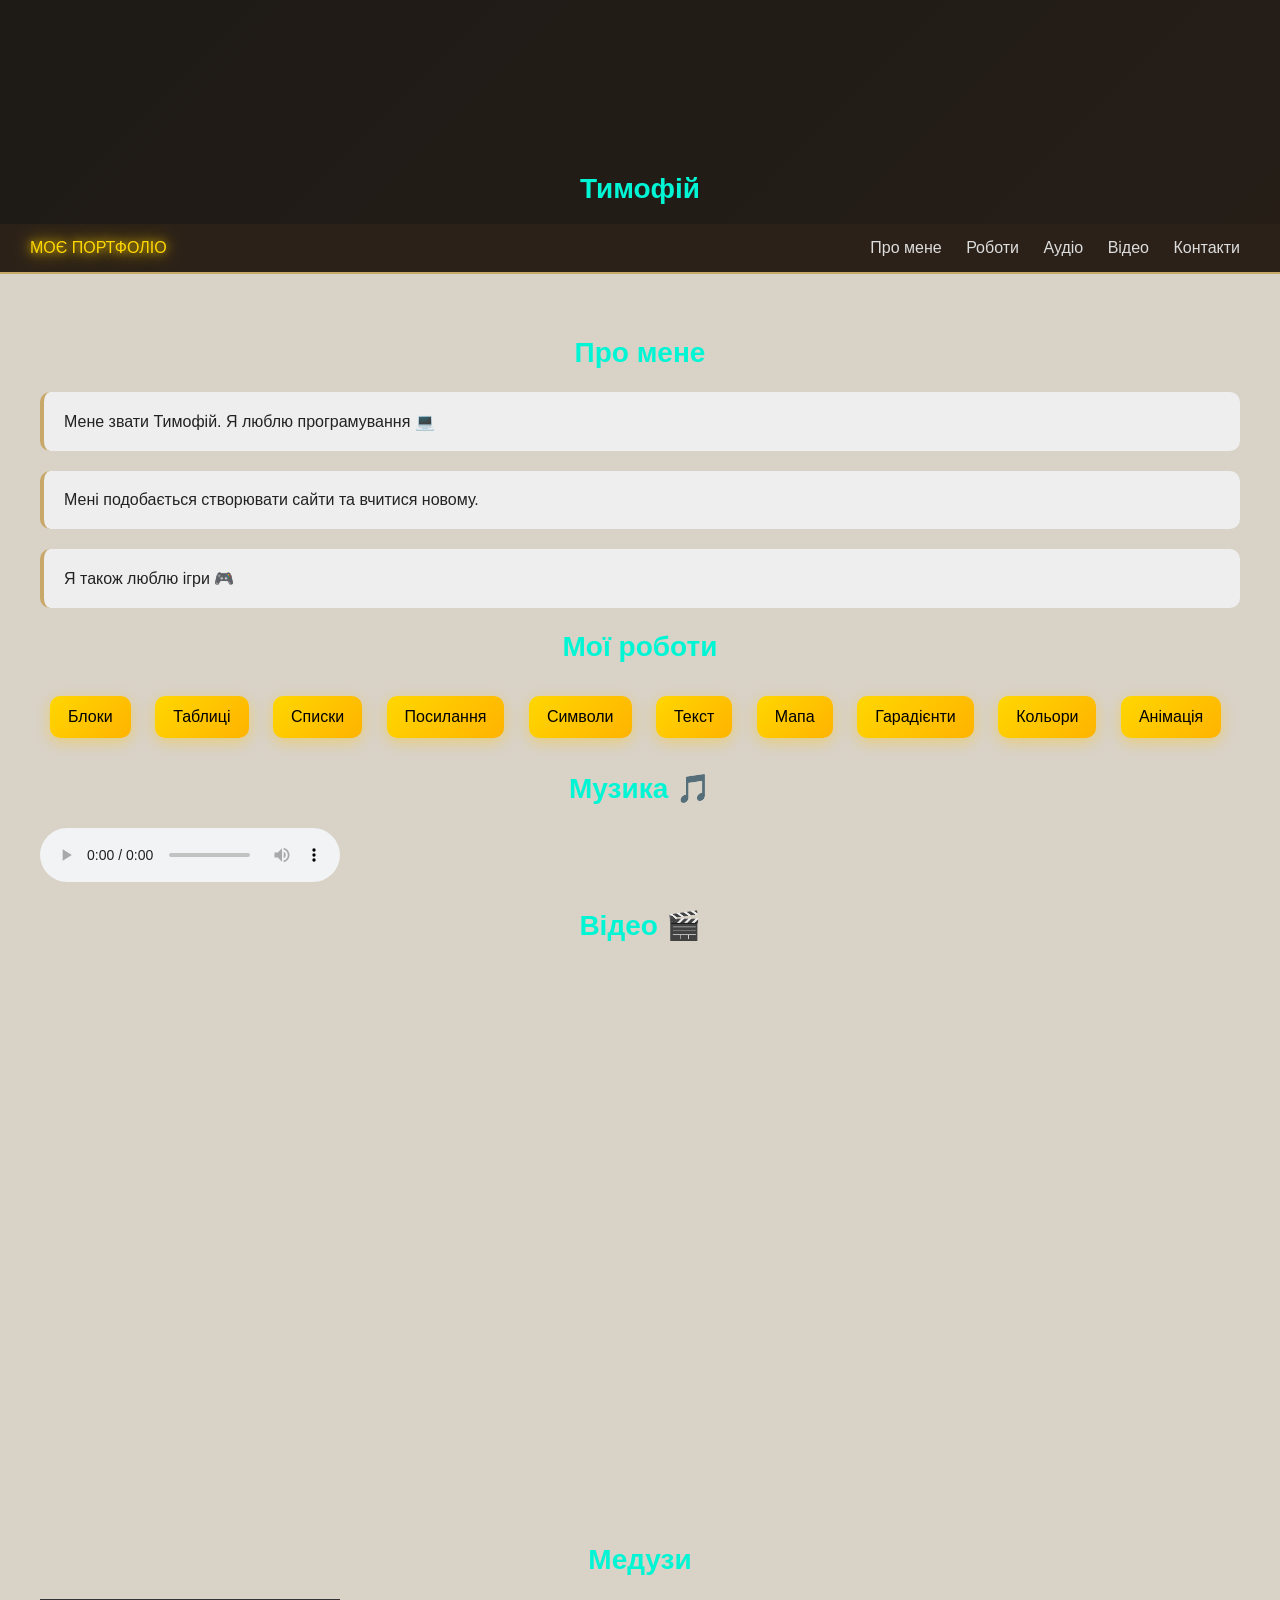
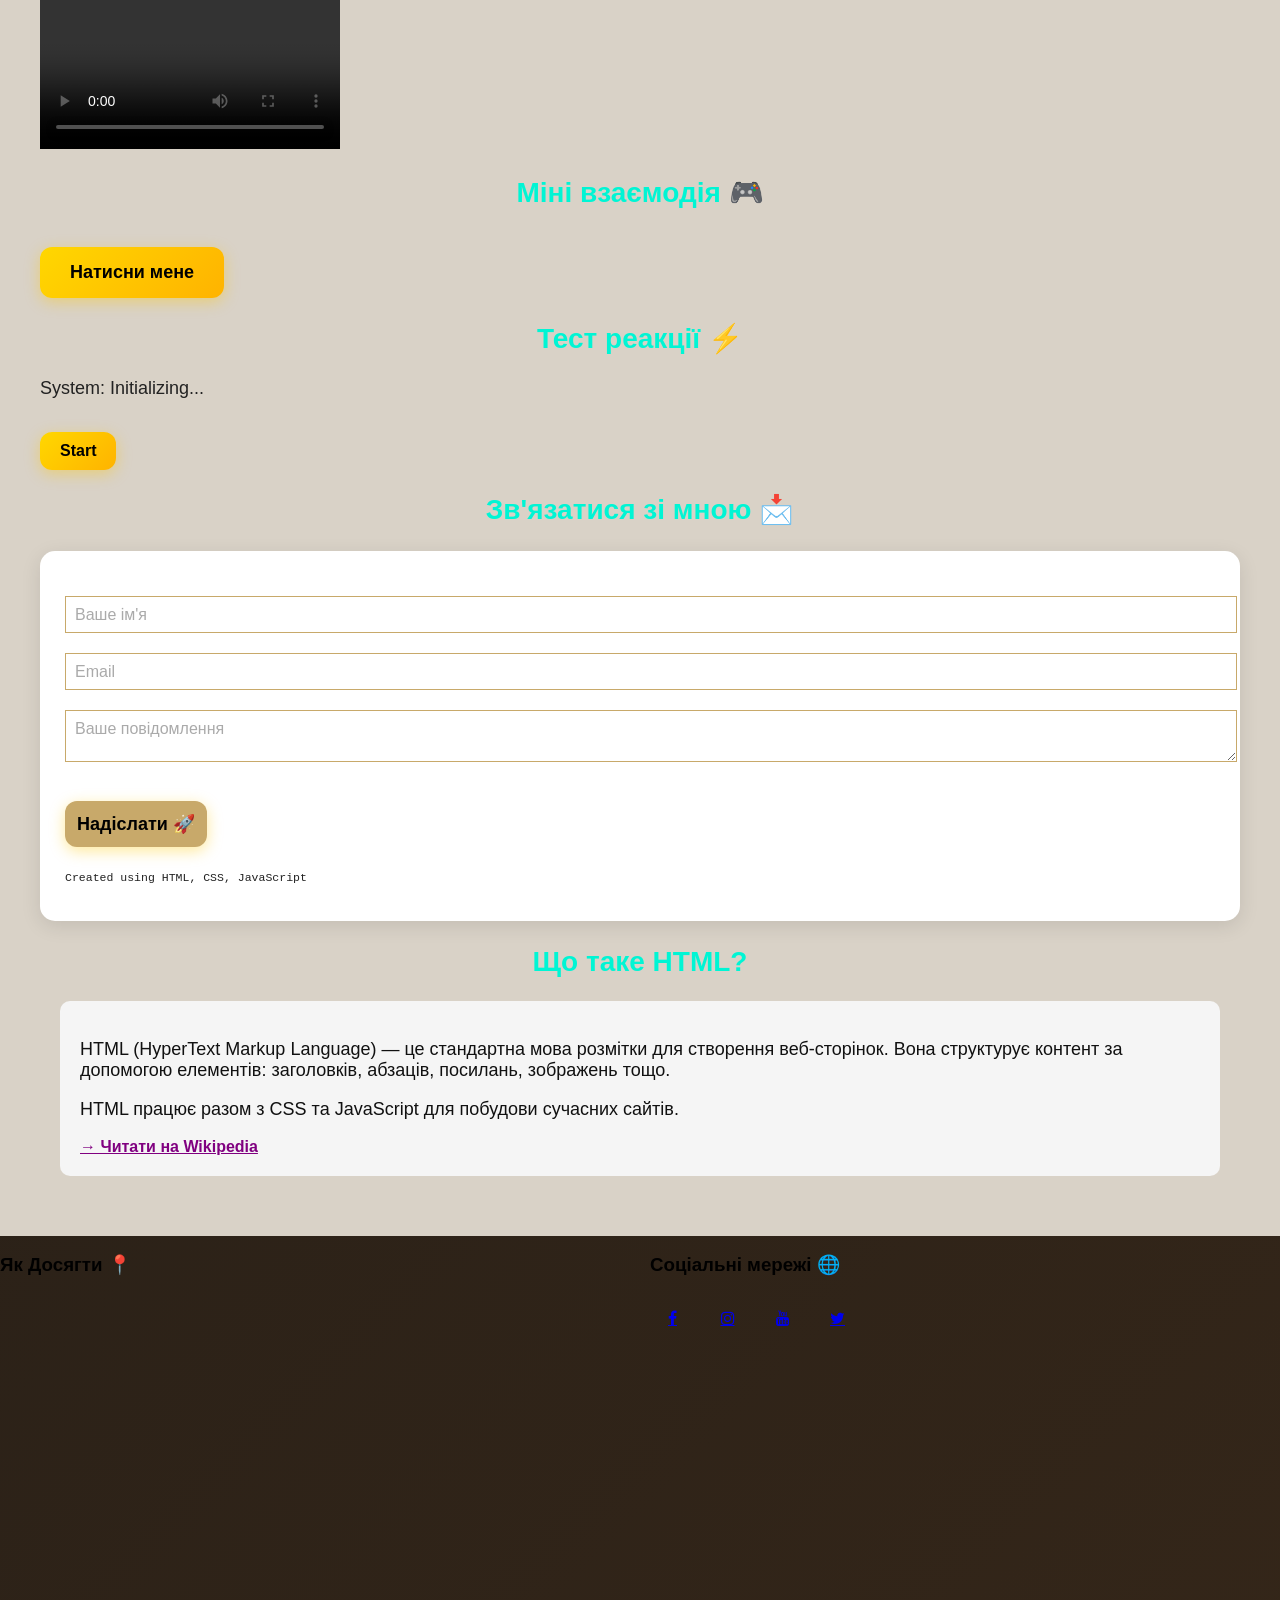
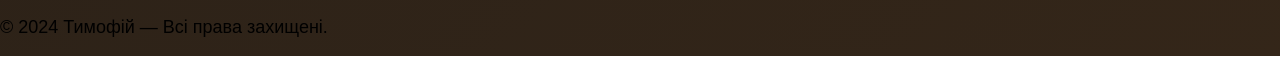
==== commit 67927004: "Add link to animation.html in index.html" ====
--- a/index.html
+++ b/index.html
@@ -56,6 +56,7 @@
       <a href="map.html" target="_blank">Мапа</a>
       <a href="gradient.html" target="_blank">Гарадієнти</a>
       <a href="base.html" target="_blank">Кольори</a>
+      <a href="animation.html" target="_blank">Анімація</a>
     </div>
   </section>
 
